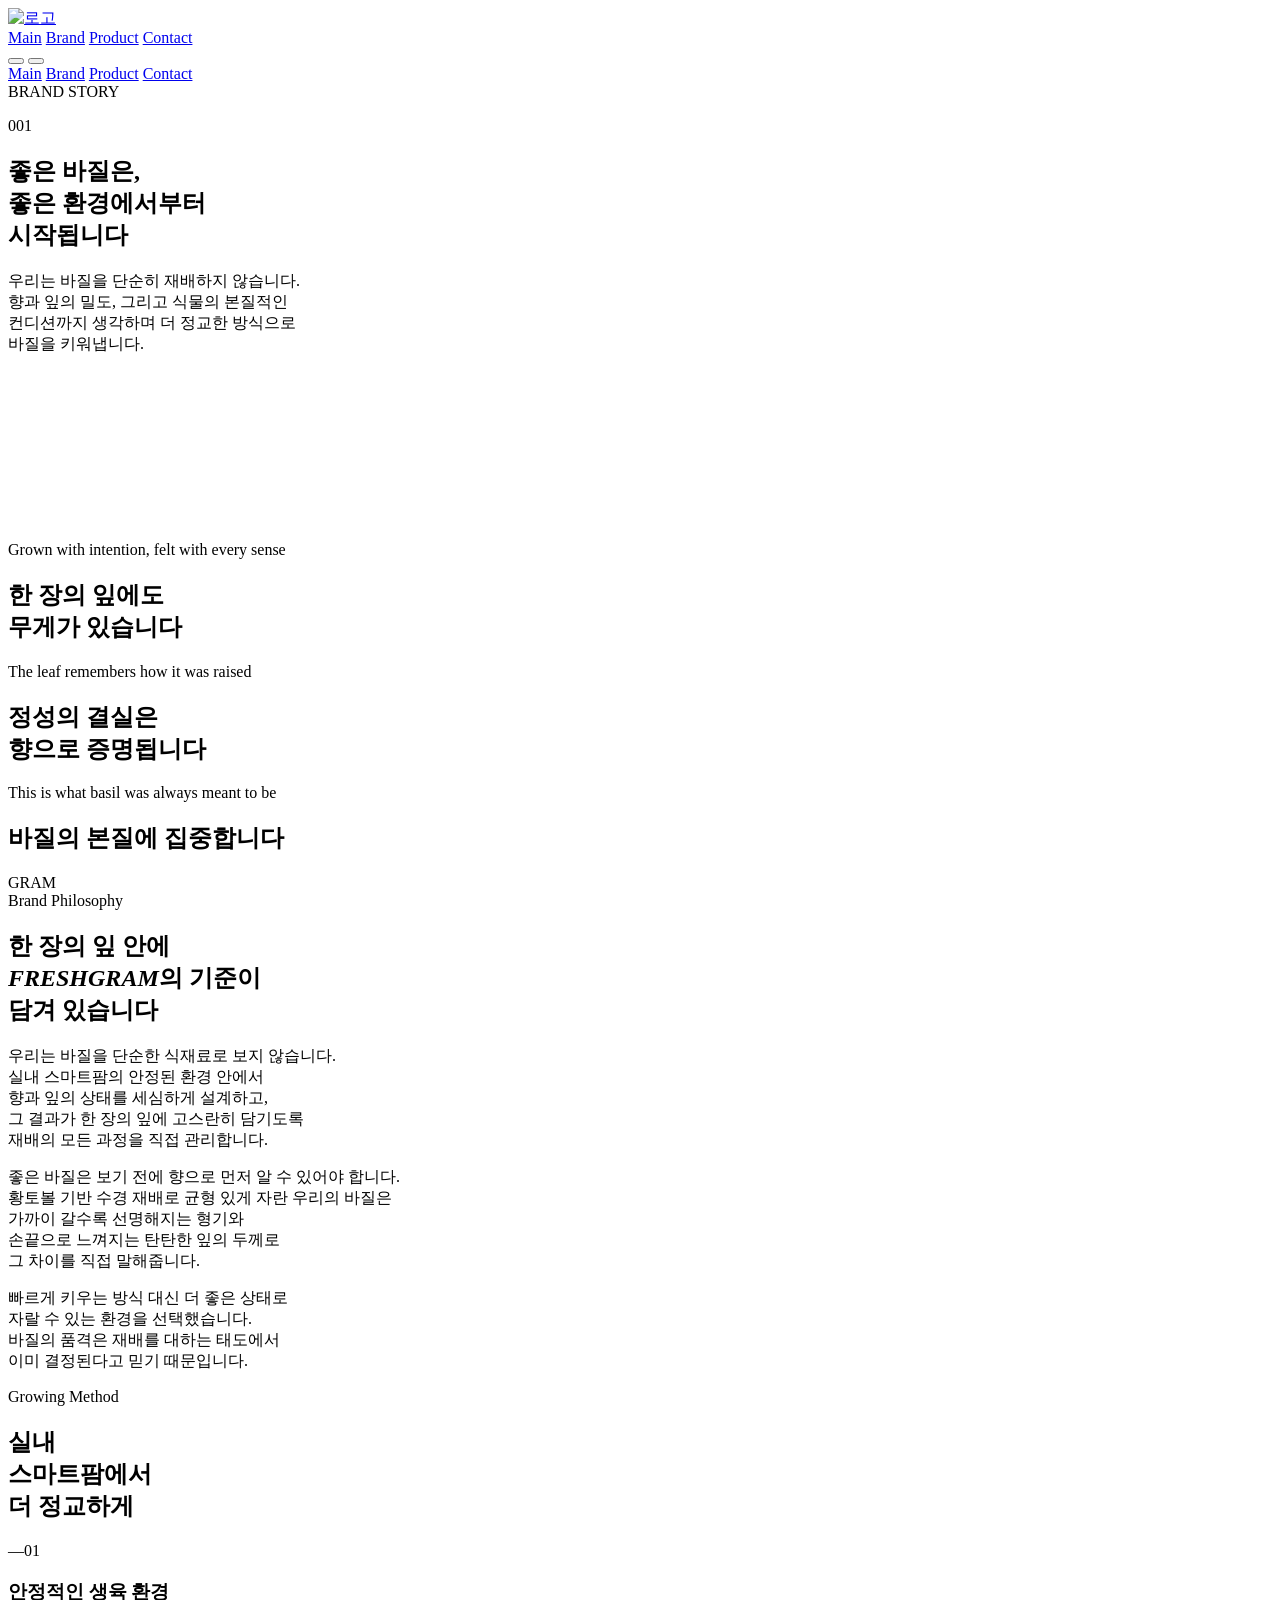
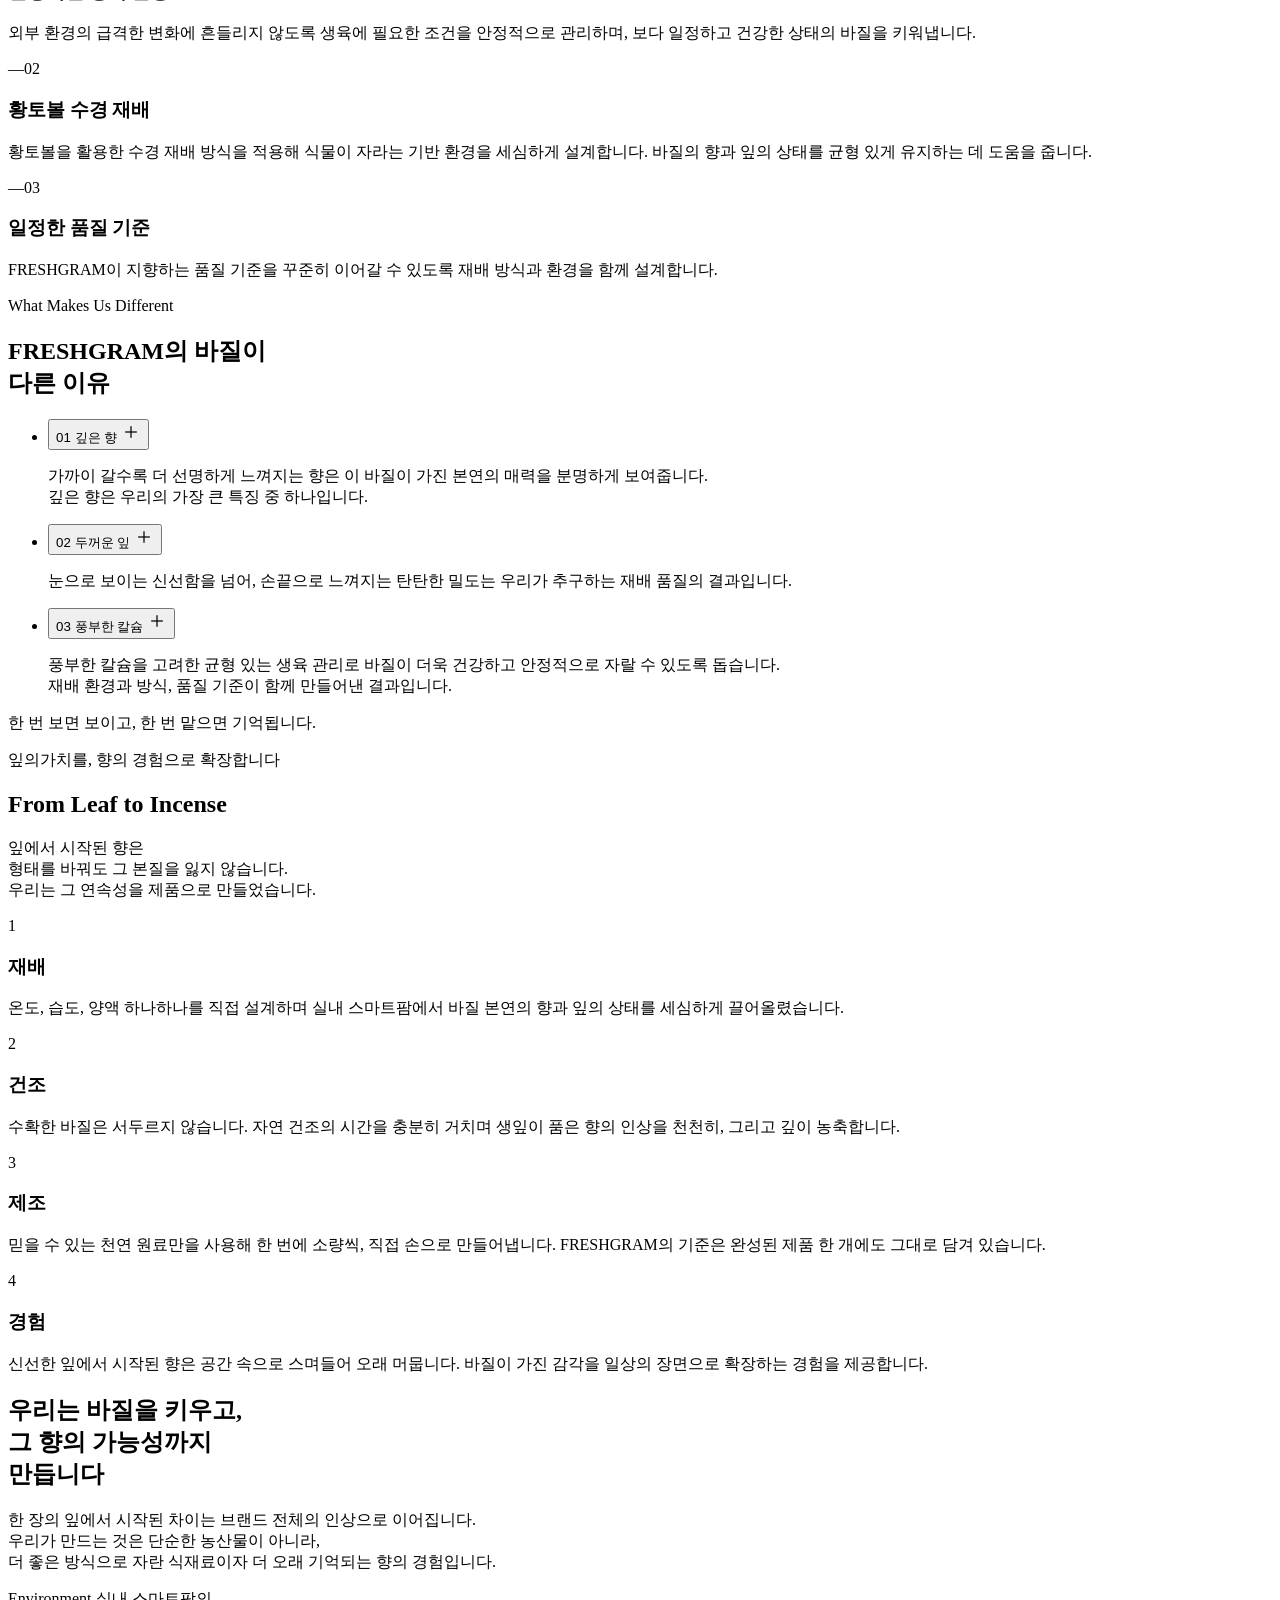
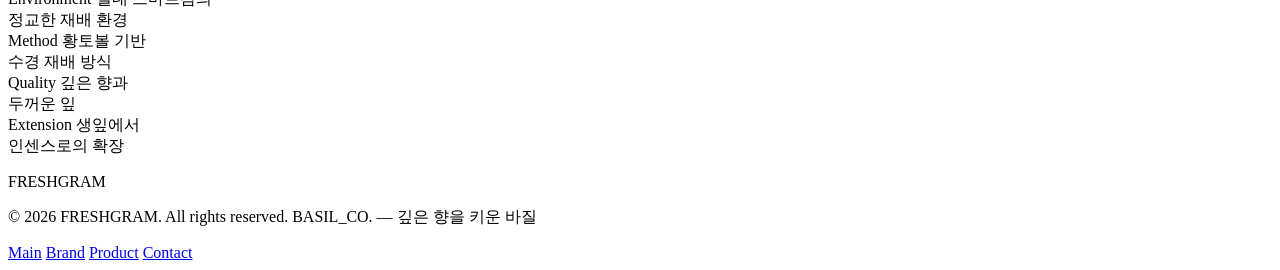
==== brand.html @ 09520f6c "Add files via upload" ====
<!DOCTYPE html>
<html lang="ko">
<head>
  <meta charset="UTF-8" />
  <meta name="viewport" content="width=device-width, initial-scale=1.0" />
  <title>VERDANT AROMATICS — Brand</title>
  <link rel="stylesheet" href="css/style.css" />
  <link rel="stylesheet" href="css/brand_style.css" />
</head>
<body class="brand-page">

  <!-- NAV -->
  <header class="nav" id="nav">
    <div class="nav__inner">
      <a href="#main" class="nav__logo">
  <img
    src="images/logo.png" alt="로고"
    class="nav__logo-icon"
  />
</a>
      <nav class="nav__menu" role="navigation" aria-label="주 메뉴">
        <a href="index.html"   class="nav__link" data-section="brand">Main</a>
        <a href="brand.html"   class="nav__link nav__link--active" data-section="main">Brand</a>
        <a href="product.html" class="nav__link" data-section="product">Product</a>
        <a href="#contact"     class="nav__link" data-section="contact">Contact</a>
      </nav>
      <button class="nav__cart" aria-label="장바구니">
        
      </button>
      <button class="nav__hamburger" id="hamburger" aria-label="메뉴 열기" aria-expanded="false">
        <span></span><span></span><span></span>
      </button>
    </div>
    <div class="nav__drawer" id="drawer">
      <a href="index.html"        class="nav__drawer-link">Main</a>
      <a href="brand.html"   class="nav__drawer-link">Brand</a>
      <a href="product.html" class="nav__drawer-link">Product</a>
      <a href="#contact"     class="nav__drawer-link">Contact</a>
    </div>
  </header>


  <!-- =============================================
       HERO — 세로 타이포 중심 레이아웃
       배경: 크림(이미지 없을 때) + 텍스트 전면
  ============================================= -->
  <section class="bh" aria-label="브랜드 히어로">

    <!-- 📁 images/brand-hero.jpg (선택: 없으면 크림 배경) -->
    <div class="bh__bg">
      <img src="images/basil.png" alt="" aria-hidden="true"
           onerror="this.style.display='none'" />
      <div class="bh__overlay"></div>
    </div>

    <!-- 왼쪽 세로 레이블 -->
    <div class="bh__side-label">
      <span>BRAND STORY</span>
    </div>

    <!-- 중앙 타이포 블록 -->
    <div class="bh__center reveal">
      <p class="bh__num">001</p>
      <h1 class="bh__headline">
        좋은 바질은,<br />
        좋은 환경에서부터<br />
        시작됩니다
      </h1>
    </div>

    <!-- 오른쪽 서브카피 -->
    <div class="bh__sub reveal reveal--right">
      <p>
        우리는 바질을 단순히 재배하지 않습니다.<br />
        향과 잎의 밀도, 그리고 식물의 본질적인<br />
        컨디션까지 생각하며 더 정교한 방식으로<br />
        바질을 키워냅니다.
      </p>
      <div class="bh__sub-line"></div>
    </div>

    <!-- 하단 스크롤 바 -->
    <div class="bh__progress">
      <div class="bh__progress-fill" id="bhProgress"></div>
    </div>
  </section>


  <!-- =============================================
       PARTICLE LEAF — 스크롤 드리븐 파티클 잎
       구조:
         #leafScene (height: 400vh)  ← 스크롤 공간
           └─ #leafSticky (sticky)   ← 화면에 고정
                └─ canvas#leafCanvas ← Three.js 렌더링
                └─ .leaf-text        ← 오버레이 텍스트 3단계

       동작:
         0~33%  → 파티클이 흩어진 상태에서 잎 형태로 모임
         33~66% → 잎이 Y축 360° 회전
         66~100%→ 잎이 다시 흩어지며 다음 섹션으로 전환
  ============================================= -->
  <section id="leafScene">
    <div id="leafSticky">
      <canvas id="leafCanvas"></canvas>

      <!-- 단계별 오버레이 텍스트 -->
      <div class="leaf-text" id="leafText0">
        <p class="leaf-text__label">Grown with intention, felt with every sense</p>
        <h2 class="leaf-text__headline">한 장의 잎에도<br />무게가 있습니다</h2>
      </div>
      <div class="leaf-text leaf-text--right" id="leafText1">
        <p class="leaf-text__label">The leaf remembers how it was raised</p>
        <h2 class="leaf-text__headline">정성의 결실은<br />향으로 증명됩니다</h2>
      </div>
      <div class="leaf-text leaf-text--center" id="leafText2">
        <p class="leaf-text__label">This is what basil was always meant to be</p>
        <h2 class="leaf-text__headline">바질의 본질에 집중합니다</h2>
      </div>
    </div>
  </section>

  <!-- =============================================
       SECTION 1 — 브랜드 철학
  ============================================= -->
  <section class="bp" id="philosophy">

    <!-- 배경 번호 워터마크 -->
    <span class="bp__watermark">GRAM</span>

    <div class="container">

      <!-- 상단: 라벨 + 가는 선 -->
      <div class="bp__header reveal">
        <span class="bp__label">Brand Philosophy</span>
        <div class="bp__rule"></div>
      </div>

      <!-- 대형 인용 타이포 (editorial) -->
      <div class="bp__quote reveal">
        <h2 class="bp__quote-text">
          한 장의 잎 안에<br />
          <em>FRESHGRAM</em>의 기준이<br />
          담겨 있습니다
        </h2>
      </div>

      <!-- 하단: 3열 본문 단락 -->
      <div class="bp__body">

        <div class="bp__col reveal" style="--delay:0ms">
          <p>
            우리는 바질을 단순한 식재료로 보지 않습니다.<br />
            실내 스마트팜의 안정된 환경 안에서<br />
            향과 잎의 상태를 세심하게 설계하고,<br />
            그 결과가 한 장의 잎에 고스란히 담기도록<br />
            재배의 모든 과정을 직접 관리합니다.
          </p>
        </div>

        <div class="bp__col reveal" style="--delay:120ms">
          <p>
            좋은 바질은 보기 전에 향으로 먼저 알 수 있어야 합니다.<br />
            황토볼 기반 수경 재배로 균형 있게 자란 우리의 바질은<br />
            가까이 갈수록 선명해지는 형기와<br />
            손끝으로 느껴지는 탄탄한 잎의 두께로<br />
            그 차이를 직접 말해줍니다.
          </p>
        </div>

        <div class="bp__col reveal" style="--delay:240ms">
          <p class="bp__col--accent">
            빠르게 키우는 방식 대신 더 좋은 상태로<br />
            자랄 수 있는 환경을 선택했습니다.<br />
            바질의 품격은 재배를 대하는 태도에서<br />
            이미 결정된다고 믿기 때문입니다.
          </p>
        </div>

      </div>
    </div>
  </section>


  <!-- =============================================
       SECTION 2 — 재배 방식
       풀 다크 배경 + 가로 스티커 방식 텍스트 슬라이드
       좌: 고정 헤드카피 / 우: 스크롤 리스트
  ============================================= -->
  <section class="bm" id="method">
    <div class="container bm__inner">

      <!-- 좌: sticky 헤드카피 -->
      <div class="bm__left">
        <span class="eyebrow eyebrow--light">Growing Method</span>
        <h2 class="bm__title reveal">
          실내<br />스마트팜에서<br />더 정교하게
        </h2>
        <!-- 📁 images/method-farm.jpg -->
        <div class="bm__img-wrap reveal">
          <img src="images/farm.png" alt="스마트팜"
               loading="lazy" onerror="this.style.display='none'" />
        </div>
      </div>

      <!-- 우: 상세 내용 리스트 -->
      <div class="bm__right">

        <div class="bm__item reveal" style="--delay:0ms">
          <span class="bm__item-num">—01</span>
          <div class="bm__item-body">
            <h3 class="bm__item-title">안정적인 생육 환경</h3>
            <p class="bm__item-desc">
              외부 환경의 급격한 변화에 흔들리지 않도록
              생육에 필요한 조건을 안정적으로 관리하며,
              보다 일정하고 건강한 상태의 바질을 키워냅니다.
            </p>
          </div>
        </div>

        <div class="bm__item reveal" style="--delay:150ms">
          <span class="bm__item-num">—02</span>
          <div class="bm__item-body">
            <h3 class="bm__item-title">황토볼 수경 재배</h3>
            <p class="bm__item-desc">
              황토볼을 활용한 수경 재배 방식을 적용해
              식물이 자라는 기반 환경을 세심하게 설계합니다.
              바질의 향과 잎의 상태를 균형 있게 유지하는 데 도움을 줍니다.
            </p>
          </div>
        </div>
        <div class="bm__item reveal" style="--delay:300ms">
          <span class="bm__item-num">—03</span>
          <div class="bm__item-body">
            <h3 class="bm__item-title">일정한 품질 기준</h3>
            <p class="bm__item-desc">
              FRESHGRAM이 지향하는 품질 기준을 꾸준히 이어갈 수 있도록
              재배 방식과 환경을 함께 설계합니다.
            </p>
          </div>
        </div>

        <!-- 📁 images/method-hydro.jpg -->
        <div class="bm__img-right reveal" style="--delay:200ms">
          <img src="images/브랜드사진/farm.jpeg" alt="황토볼 수경"
               loading="lazy" onerror="this.style.display='none'" />
        </div>

      </div>
    </div>
  </section>


  <!-- =============================================
       SECTION 3 — 차별점
       크림 배경 + 대형 번호 + 전체 너비 수평선 구분
       인터랙티브: 호버 시 해당 항목만 확장
  ============================================= -->
  <section class="bd" id="difference">
    <div class="container">

      <div class="bd__header reveal">
        <span class="eyebrow">What Makes Us Different</span>
        <h2 class="bd__headline">FRESHGRAM의 바질이<br />다른 이유</h2>
      </div>

      <!-- 아코디언 스타일 차별점 리스트 -->
      <ul class="bd__list">

        <li class="bd__item" data-index="0">
          <button class="bd__trigger" aria-expanded="true">
            <span class="bd__trigger-num">01</span>
            <span class="bd__trigger-title">깊은 향</span>
            <span class="bd__trigger-icon">
              <svg width="20" height="20" viewBox="0 0 24 24" fill="none" stroke="currentColor" stroke-width="1.5">
                <line x1="12" y1="5" x2="12" y2="19"/><line x1="5" y1="12" x2="19" y2="12"/>
              </svg>
            </span>
          </button>
          <div class="bd__panel">
            <div class="bd__panel-inner">
              <p class="bd__panel-text">
                가까이 갈수록 더 선명하게 느껴지는 향은
                이 바질이 가진 본연의 매력을 분명하게 보여줍니다.<br />
                깊은 향은 우리의 가장 큰 특징 중 하나입니다.
              </p>
              <!-- 📁 images/diff-scent.jpg -->
              <div class="bd__panel-img">
                <img src="images/브랜드사진/farm.jpeg" alt="깊은 향"
                     loading="lazy" onerror="this.style.display='none'" />
              </div>
            </div>
          </div>
        </li>

        <li class="bd__item" data-index="1">
          <button class="bd__trigger" aria-expanded="false">
            <span class="bd__trigger-num">02</span>
            <span class="bd__trigger-title">두꺼운 잎</span>
            <span class="bd__trigger-icon">
              <svg width="20" height="20" viewBox="0 0 24 24" fill="none" stroke="currentColor" stroke-width="1.5">
                <line x1="12" y1="5" x2="12" y2="19"/><line x1="5" y1="12" x2="19" y2="12"/>
              </svg>
            </span>
          </button>
          <div class="bd__panel">
            <div class="bd__panel-inner">
              <p class="bd__panel-text">
                눈으로 보이는 신선함을 넘어,
                손끝으로 느껴지는 탄탄한 밀도는
                우리가 추구하는 재배 품질의 결과입니다.
              </p>
              <div class="bd__panel-img">
                <img src="images/브랜드사진/farm.jpeg" alt="두꺼운 잎"
                     loading="lazy" onerror="this.style.display='none'" />
              </div>
            </div>
          </div>
        </li>

        <li class="bd__item" data-index="2">
          <button class="bd__trigger" aria-expanded="false">
            <span class="bd__trigger-num">03</span>
            <span class="bd__trigger-title">풍부한 칼슘</span>
            <span class="bd__trigger-icon">
              <svg width="20" height="20" viewBox="0 0 24 24" fill="none" stroke="currentColor" stroke-width="1.5">
                <line x1="12" y1="5" x2="12" y2="19"/><line x1="5" y1="12" x2="19" y2="12"/>
              </svg>
            </span>
          </button>
          <div class="bd__panel">
            <div class="bd__panel-inner">
              <p class="bd__panel-text">
                풍부한 칼슘을 고려한 균형 있는 생육 관리로
                바질이 더욱 건강하고 안정적으로 자랄 수 있도록 돕습니다.<br />
                재배 환경과 방식, 품질 기준이 함께 만들어낸 결과입니다.
              </p>
              <div class="bd__panel-img">
                <img src="images/브랜드사진/farm.jpeg" alt="풍부한 칼슘"
                     loading="lazy" onerror="this.style.display='none'" />
              </div>
            </div>
          </div>
        </li>
      </ul>

      <!-- 마무리 문장 -->
      <p class="bd__closing reveal">
        한 번 보면 보이고, 한 번 맡으면 기억됩니다.
      </p>

    </div>
  </section>


  <!-- =============================================
       SECTION 4 — 인센스 확장
       포레스트 다크 풀 배경
       좌: 대형 슬로건 / 우: 프로세스 스텝 수직
  ============================================= -->
  <section class="bi section--forest" id="incense">

    <div class="bi__bg">
      <img src="images/product-incense.png" alt="" aria-hidden="true"
           loading="lazy" onerror="this.style.display='none'" />
      <div class="bi__overlay"></div>
    </div>

    <div class="container bi__inner">

      <!-- 좌: 슬로건 -->
      <div class="bi__left reveal">
        <span class="eyebrow eyebrow--gold">잎의가치를, 향의 경험으로 확장합니다</span>
        <h2 class="bi__headline">
          From Leaf to Incense
        </h2>
        <p class="bi__sub reveal" style="--delay:500ms">
          잎에서 시작된 향은<br />
          형태를 바꿔도 그 본질을 잃지 않습니다.<br />
          우리는 그 연속성을 제품으로 만들었습니다.
        </p>
      </div>

      <!-- 우: 수직 프로세스 스텝 -->
      <div class="bi__right">

        <div class="bi__step reveal" style="--delay:0ms">
          <div class="bi__step-head">
            <span class="bi__step-num">1</span>
            <h3 class="bi__step-title">재배</h3>
          </div>
          <p class="bi__step-desc">
            온도, 습도, 양액 하나하나를 직접 설계하며
            실내 스마트팜에서 바질 본연의 향과
            잎의 상태를 세심하게 끌어올렸습니다.
          </p>
        </div>

        <div class="bi__connector"></div>

        <div class="bi__step reveal" style="--delay:150ms">
          <div class="bi__step-head">
            <span class="bi__step-num">2</span>
            <h3 class="bi__step-title">건조</h3>
          </div>
          <p class="bi__step-desc">
            수확한 바질은 서두르지 않습니다.
            자연 건조의 시간을 충분히 거치며
            생잎이 품은 향의 인상을 천천히, 그리고 깊이 농축합니다.
          </p>
        </div>

        <div class="bi__connector"></div>

        <div class="bi__step reveal" style="--delay:300ms">
          <div class="bi__step-head">
            <span class="bi__step-num">3</span>
            <h3 class="bi__step-title">제조</h3>
          </div>
          <p class="bi__step-desc">
            믿을 수 있는 천연 원료만을 사용해
           한 번에 소량씩, 직접 손으로 만들어냅니다.
           FRESHGRAM의 기준은 완성된 제품 한 개에도 그대로 담겨 있습니다.
          </p>
        </div>

        <div class="bi__connector"></div>

        <div class="bi__step reveal" style="--delay:450ms">
          <div class="bi__step-head">
            <span class="bi__step-num">4</span>
            <h3 class="bi__step-title">경험</h3>
          </div>
          <p class="bi__step-desc">
            신선한 잎에서 시작된 향은
            공간 속으로 스며들어 오래 머뭅니다.
            바질이 가진 감각을 일상의 장면으로 확장하는 경험을 제공합니다.
          </p>
        </div>
      </div>
    </div>
  </section>


  <!-- =============================================
       SECTION 5 — 브랜드 마무리
       크림 배경 + 전면 타이포 + 하단 CTA
  ============================================= -->
  <section class="bc" id="closing">
    <div class="container bc__inner">

      <!-- 상단: 대형 마무리 카피 -->
      <div class="bc__top reveal">
        <h2 class="bc__headline">
          우리는 바질을 키우고,<br />
          그 향의 가능성까지<br />
          만듭니다
        </h2>
        <p class="bc__sub">
          한 장의 잎에서 시작된 차이는 브랜드 전체의 인상으로 이어집니다.<br />
          우리가 만드는 것은 단순한 농산물이 아니라,<br />
          더 좋은 방식으로 자란 식재료이자 더 오래 기억되는 향의 경험입니다.
        </p>
      </div>

      <!-- 가운데: 4가지 키워드 수평 타임라인 -->
      <div class="bc__timeline reveal">
        <div class="bc__tl-item">
          <span class="bc__tl-dot"></span>
          <span class="bc__tl-label">Environment</span>
          <span class="bc__tl-text">실내 스마트팜의<br />정교한 재배 환경</span>
        </div>
        <div class="bc__tl-line"></div>
        <div class="bc__tl-item">
          <span class="bc__tl-dot"></span>
          <span class="bc__tl-label">Method</span>
          <span class="bc__tl-text">황토볼 기반<br />수경 재배 방식</span>
        </div>
        <div class="bc__tl-line"></div>
        <div class="bc__tl-item">
          <span class="bc__tl-dot"></span>
          <span class="bc__tl-label">Quality</span>
          <span class="bc__tl-text">깊은 향과<br />두꺼운 잎</span>
        </div>
        <div class="bc__tl-line"></div>
        <div class="bc__tl-item">
          <span class="bc__tl-dot"></span>
          <span class="bc__tl-label">Extension</span>
          <span class="bc__tl-text">생잎에서<br />인센스로의 확장</span>
        </div>
      </div>

    </div>
  </section>


  <!-- FOOTER -->
 <footer class="footer">
    <div class="container footer__inner">
      <p class="footer__brand">FRESHGRAM</p>
      <p class="footer__copy">
        © 2026 FRESHGRAM. All rights reserved. BASIL_CO. — 깊은 향을 키운 바질</span>
      </p>
      <nav class="footer__links" aria-label="푸터 메뉴">
        <a href="#main">Main</a>
        <a href="#brand">Brand</a>
        <a href="#product">Product</a>
        <a href="#contact">Contact</a>
      </nav>
    </div>
  </footer>
  <!--
    스크립트 로드 순서:
    1. smoke.js        : 배경 연기 파티클 (전체 공통)
    2. leaf-particle.js: Three.js 잎 파티클 (brand 전용)
    3. brand.js        : 네비/아코디언/리빌 등 UI 제어
  -->
    <script src="js/cursor.js"></script> 
  <script src=js/smoke.js"></script>
  <script src="js/leaf-grid.js"></script>
  <script src="js/brand_script.js"></script>
</body>
</html>
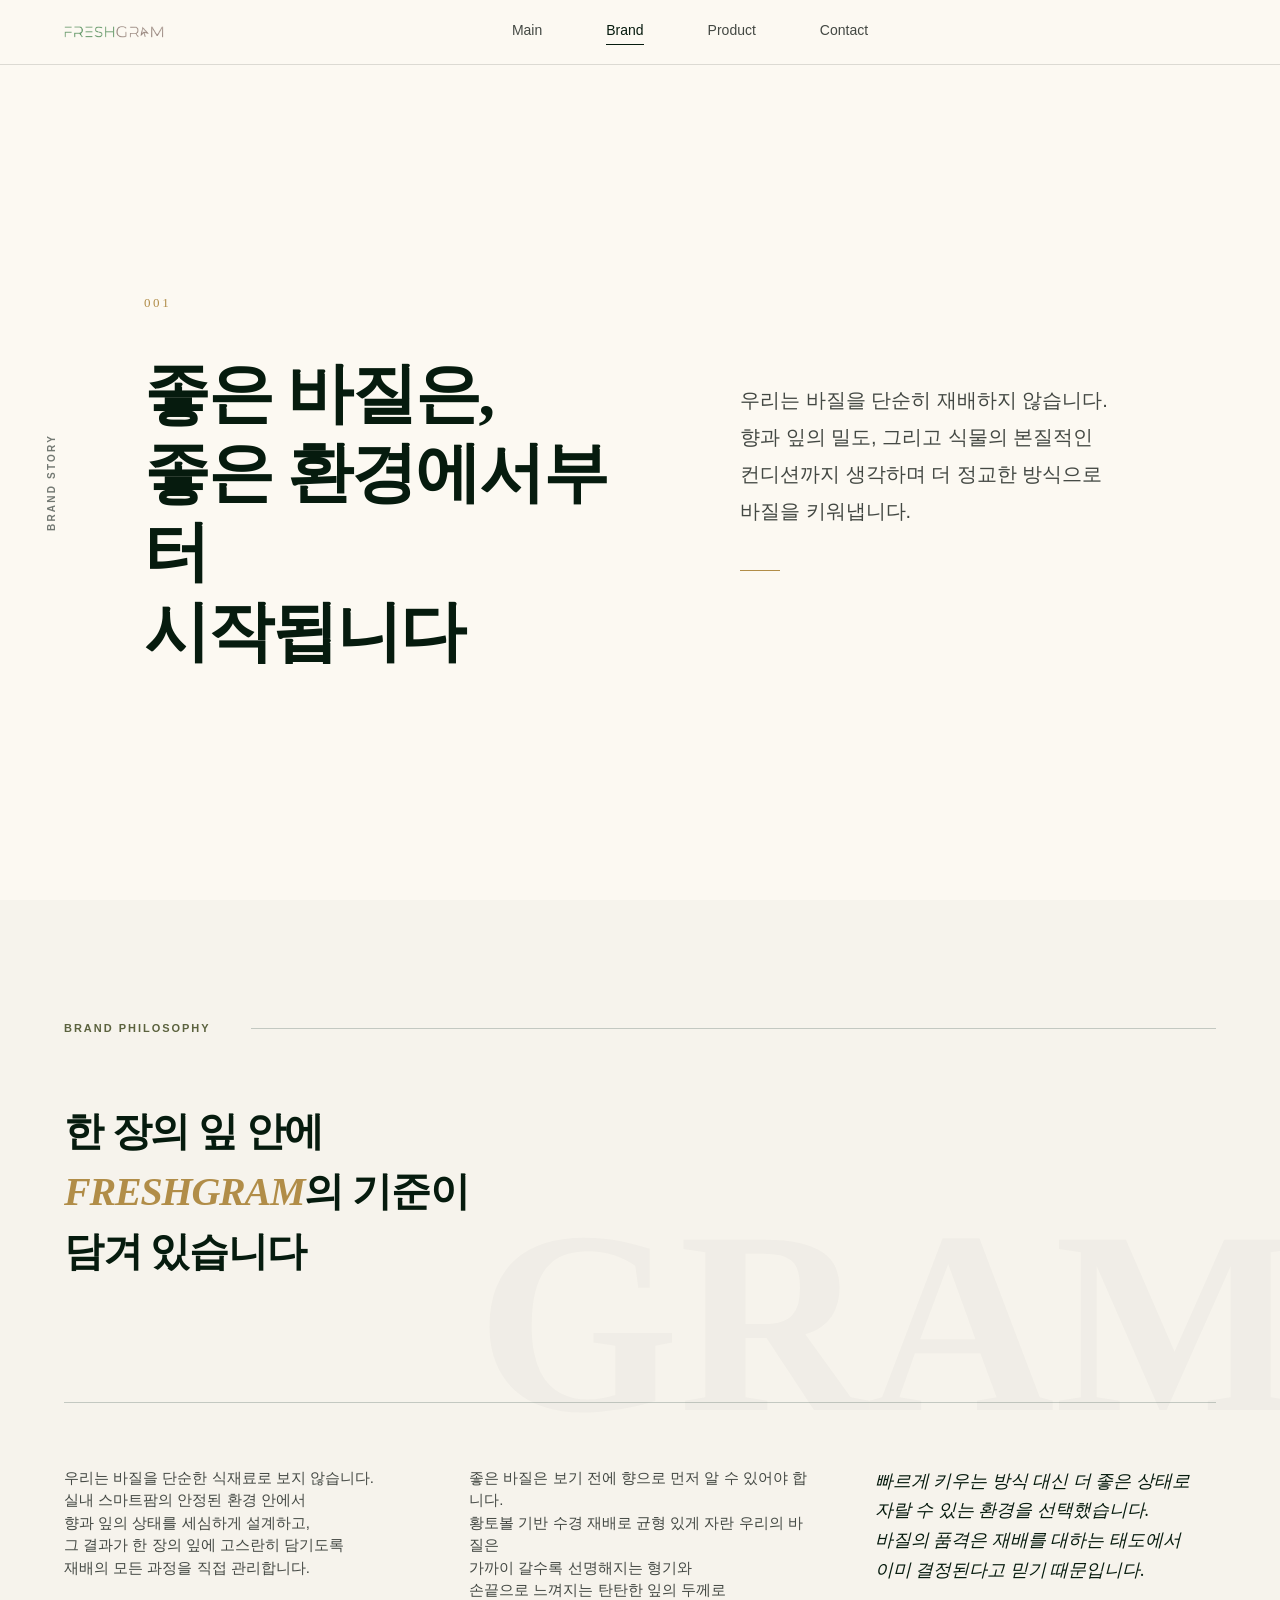
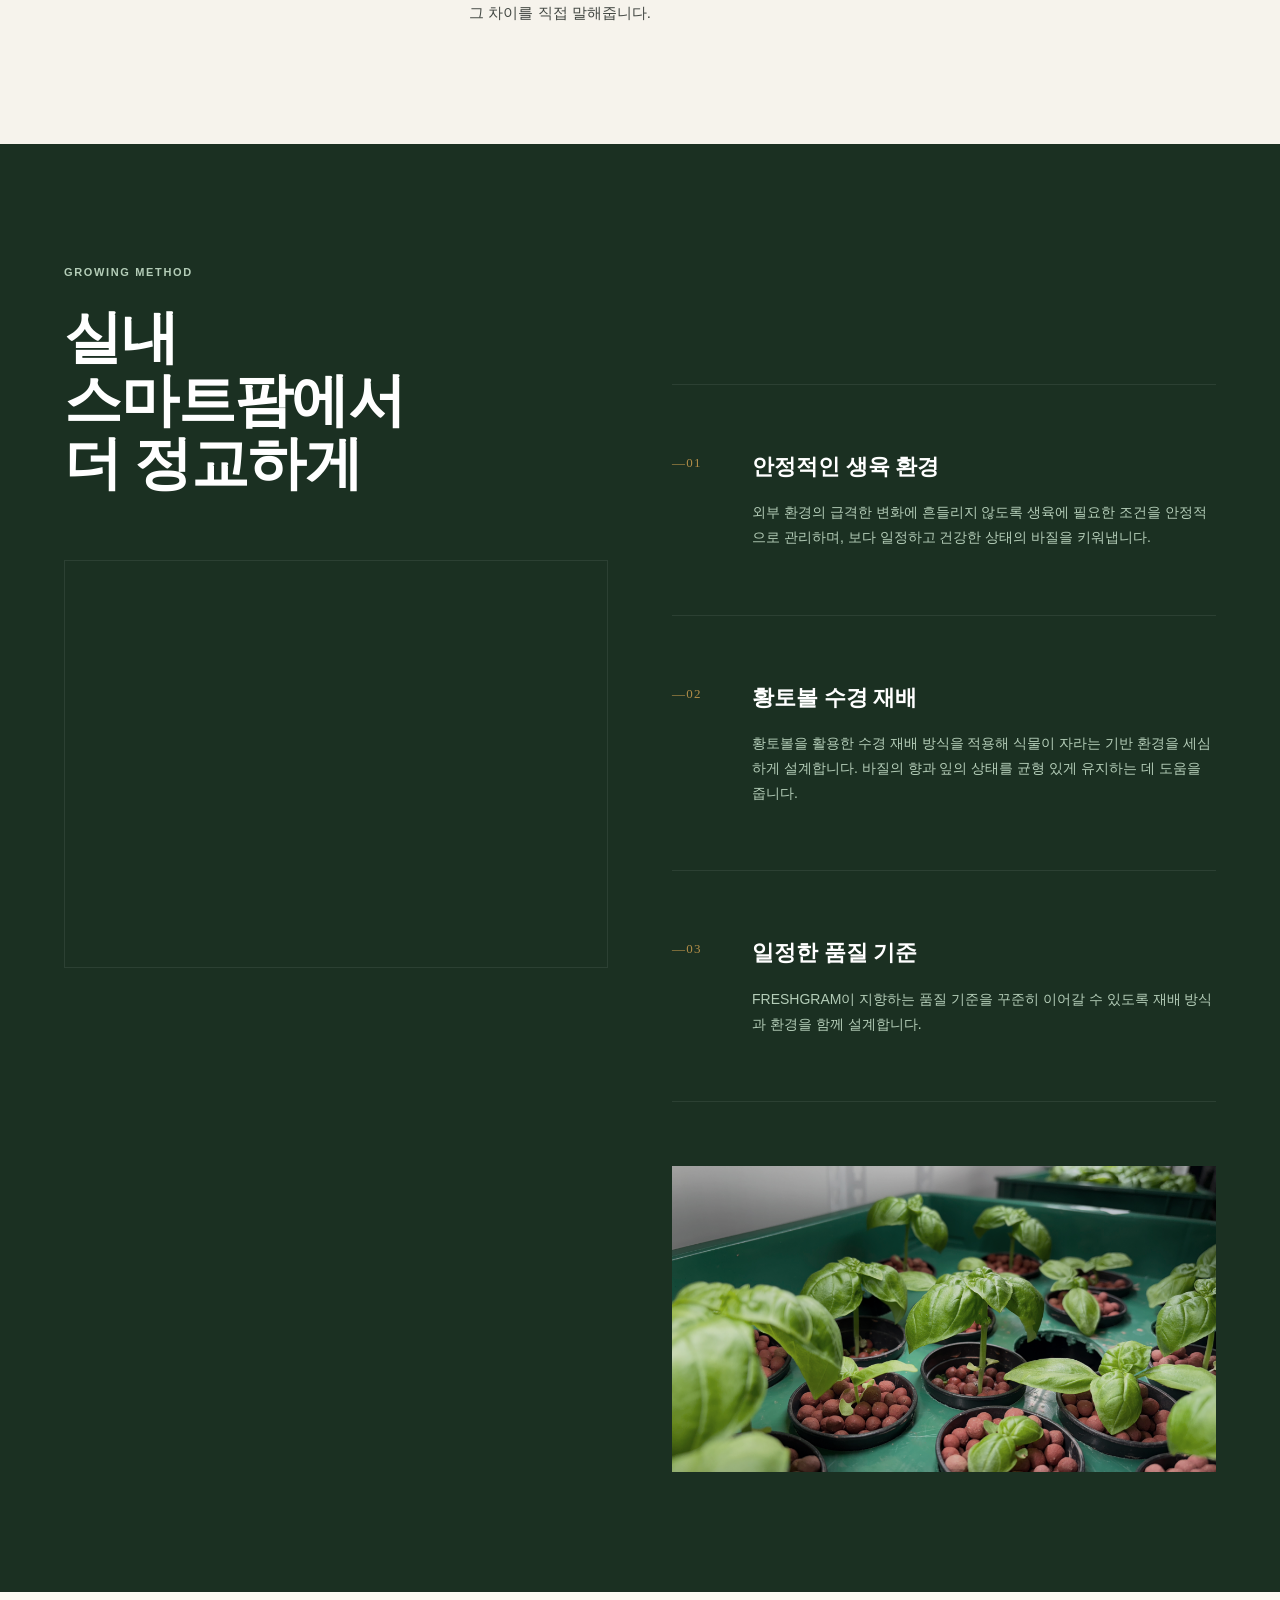
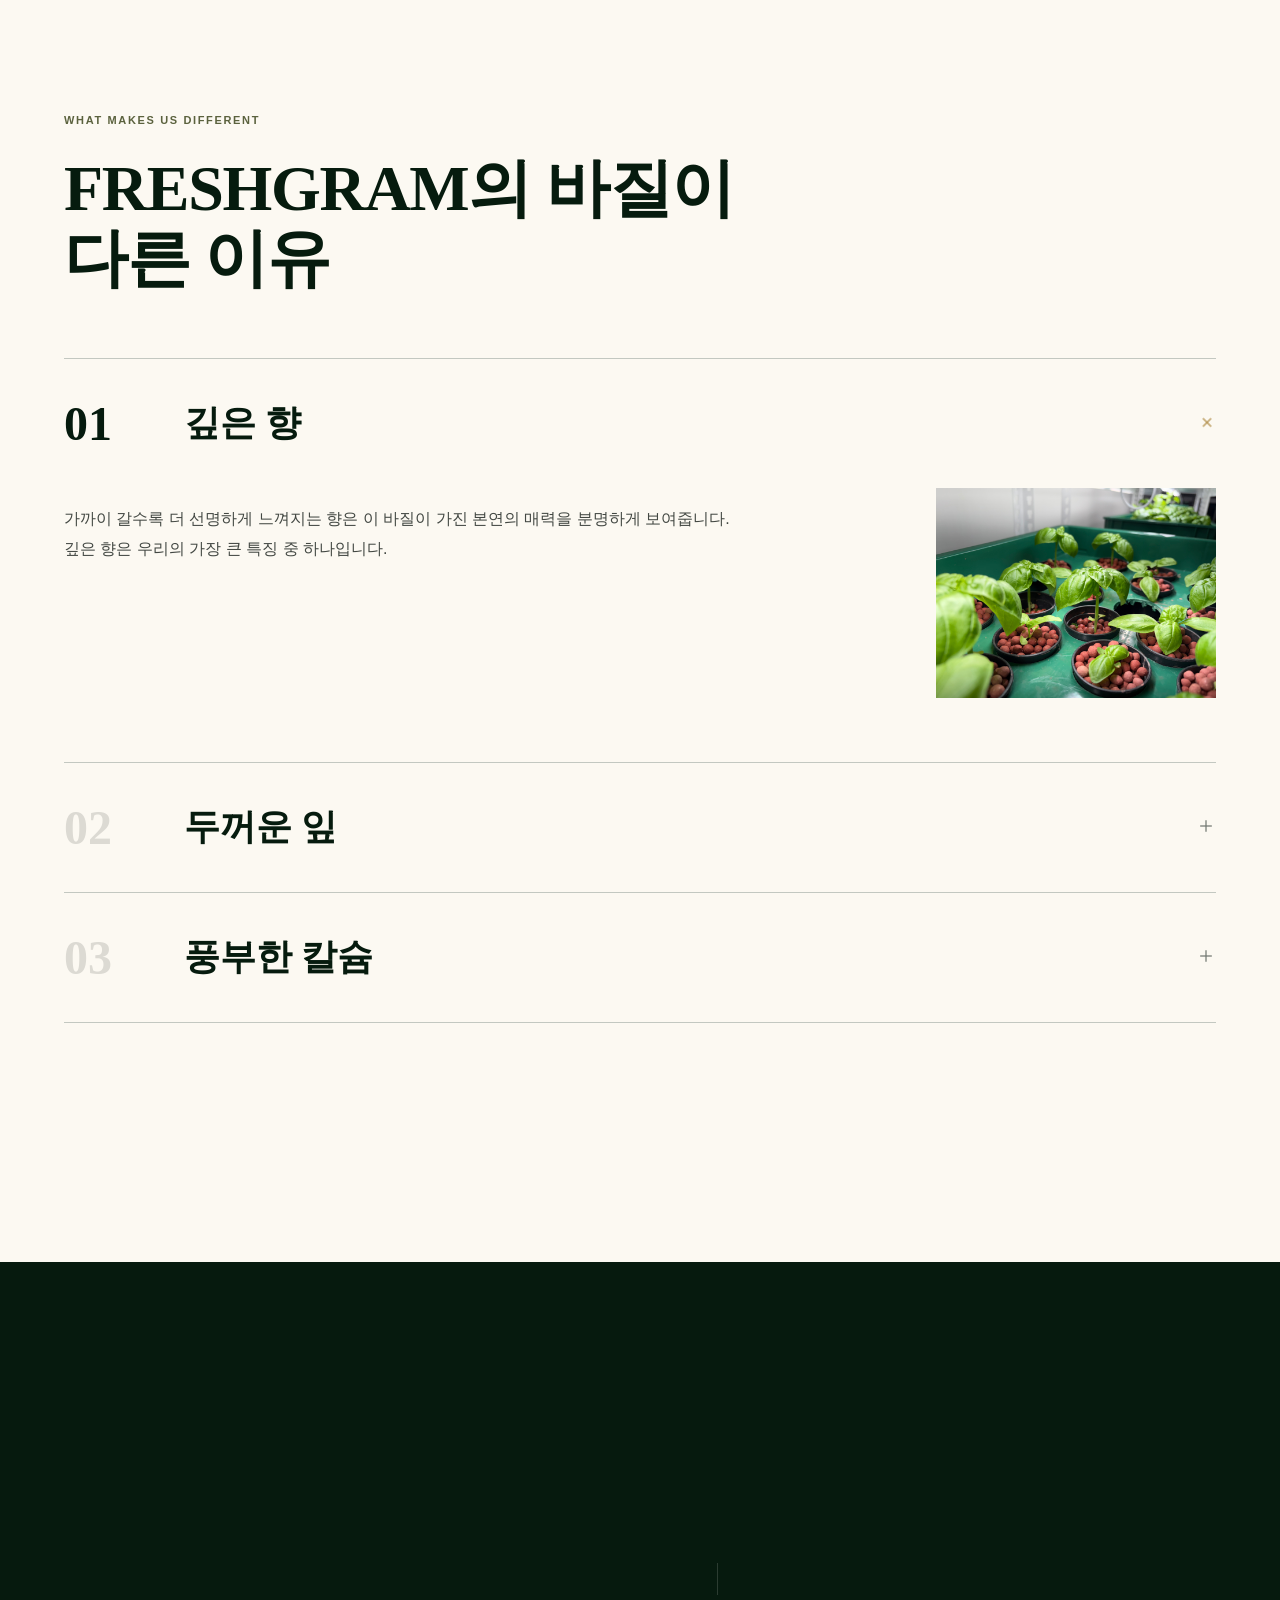
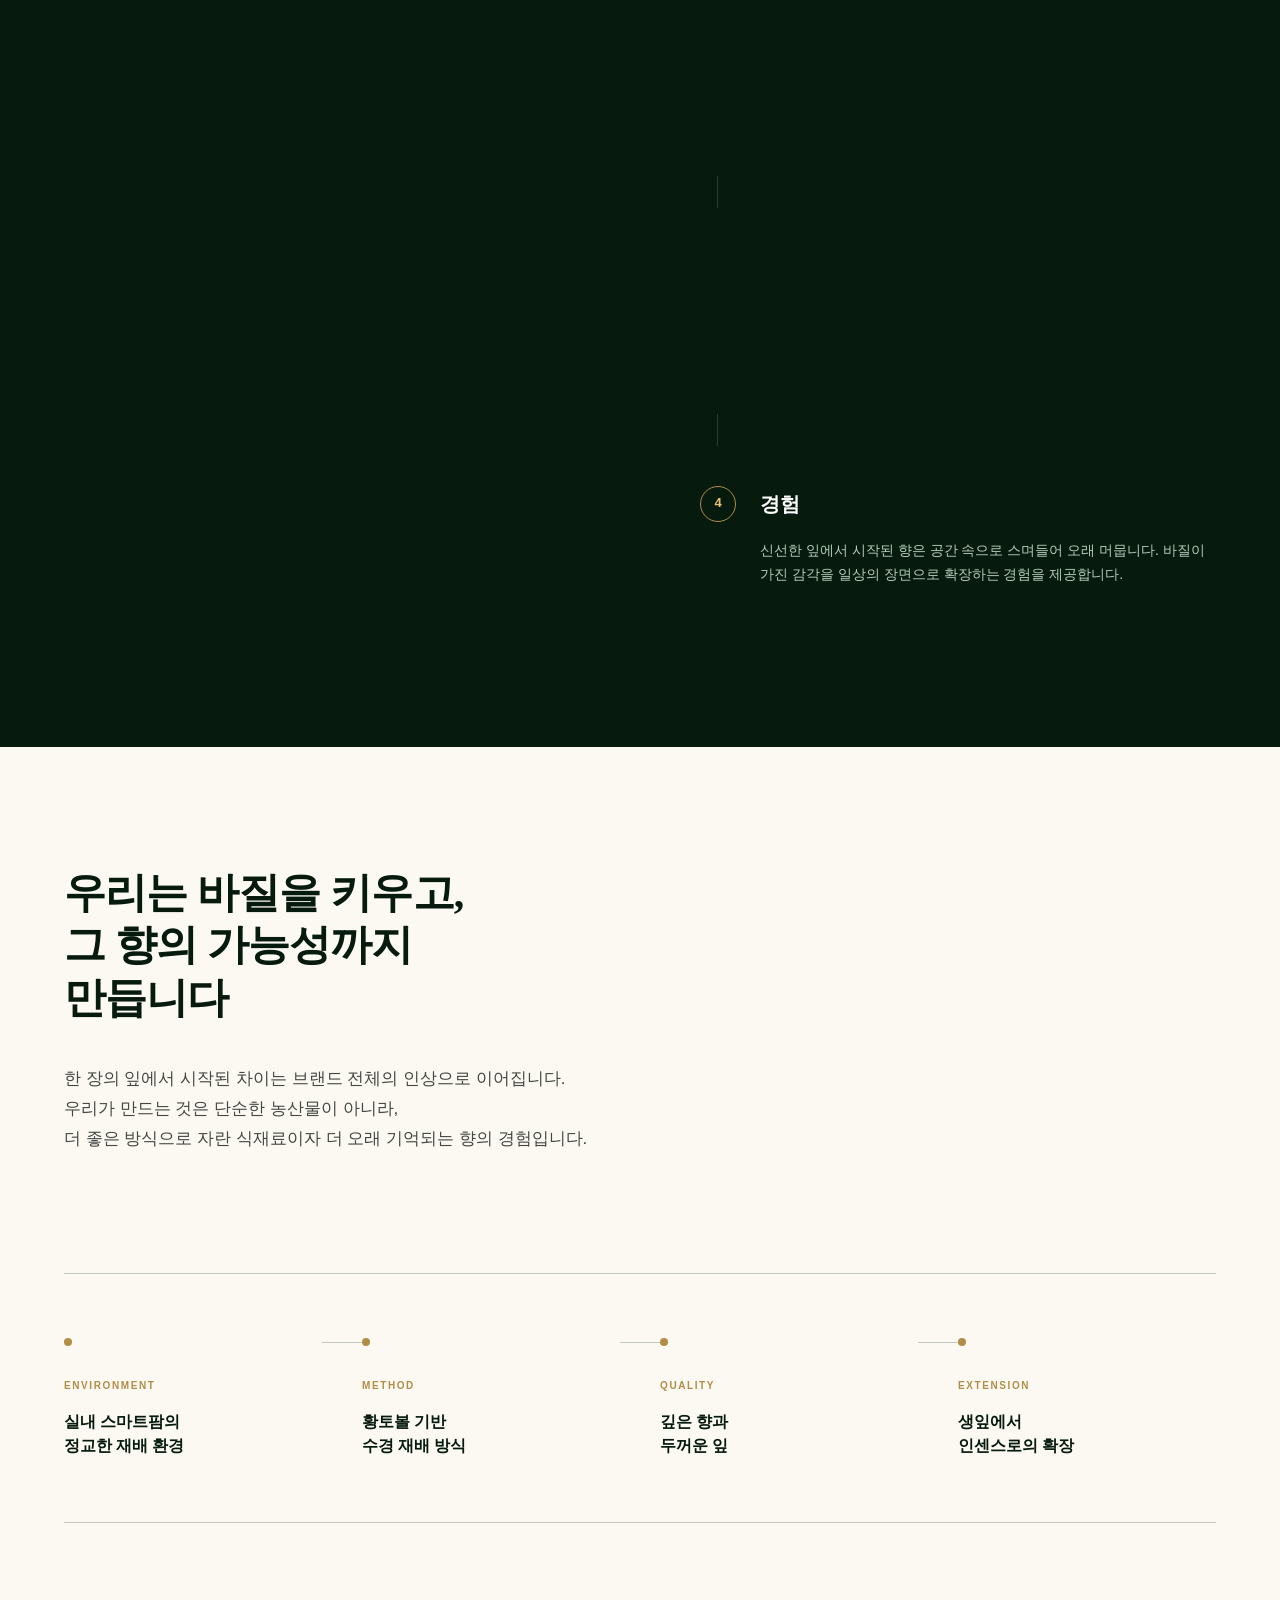
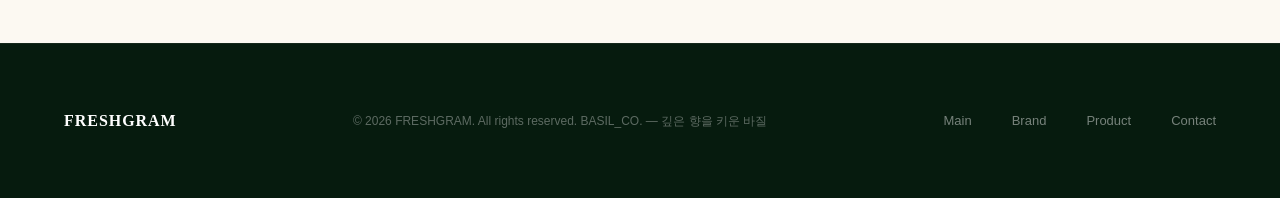
==== commit f3d8f44d: "Update brand.html" ====
--- a/brand.html
+++ b/brand.html
@@ -241,7 +241,7 @@
 
         <!-- 📁 images/method-hydro.jpg -->
         <div class="bm__img-right reveal" style="--delay:200ms">
-          <img src="images/브랜드사진/farm.jpeg" alt="황토볼 수경"
+          <img src="images/brand/farm.jpeg" alt="황토볼 수경"
                loading="lazy" onerror="this.style.display='none'" />
         </div>
 
@@ -285,7 +285,7 @@
               </p>
               <!-- 📁 images/diff-scent.jpg -->
               <div class="bd__panel-img">
-                <img src="images/브랜드사진/farm.jpeg" alt="깊은 향"
+                <img src="images/brand/farm.jpeg" alt="깊은 향"
                      loading="lazy" onerror="this.style.display='none'" />
               </div>
             </div>
@@ -310,7 +310,7 @@
                 우리가 추구하는 재배 품질의 결과입니다.
               </p>
               <div class="bd__panel-img">
-                <img src="images/브랜드사진/farm.jpeg" alt="두꺼운 잎"
+                <img src="images/brand/farm.jpeg" alt="두꺼운 잎"
                      loading="lazy" onerror="this.style.display='none'" />
               </div>
             </div>
@@ -335,7 +335,7 @@
                 재배 환경과 방식, 품질 기준이 함께 만들어낸 결과입니다.
               </p>
               <div class="bd__panel-img">
-                <img src="images/브랜드사진/farm.jpeg" alt="풍부한 칼슘"
+                <img src="images/brand/farm.jpeg" alt="풍부한 칼슘"
                      loading="lazy" onerror="this.style.display='none'" />
               </div>
             </div>
@@ -519,4 +519,4 @@
   <script src="js/leaf-grid.js"></script>
   <script src="js/brand_script.js"></script>
 </body>
-</html>+</html>
--- a/css/style.css
+++ b/css/style.css
@@ -0,0 +1,304 @@
+/* =============================================
+   VERDANT AROMATICS — style.css
+   ✅ file:// 완전 호환 / 외부 리소스 없음
+============================================= */
+
+/* ── 1. 디자인 토큰 ─────────────────────── */
+:root {
+  --color-surface:        #fcf9f2;
+  --color-surface-dim:    #dcdad3;
+  --color-on-surface:     #1c1c18;
+  --color-on-surface-var: #434843;
+  --color-outline:        #737973;
+  --color-outline-var:    #c3c8c1;
+  --color-primary:        #061b0e;
+  --color-primary-bg:     #1b3022;
+  --color-primary-light:  #b4cdb8;
+  --color-primary-xlight: #d0e9d4;
+  --color-secondary:      #5b623e;
+  --color-gold:           #b18d48;
+  --color-gold-light:     #e9c176;
+  --color-white:          #ffffff;
+
+  --font-display: Georgia, 'Times New Roman', 'Nanum Myeongjo', serif;
+  --font-body: -apple-system, BlinkMacSystemFont, 'Apple SD Gothic Neo',
+               'Malgun Gothic', 'Noto Sans KR', sans-serif;
+
+  --space-sm:  16px;
+  --space-md:  24px;
+  --space-lg:  40px;
+  --space-xl:  64px;
+  --space-2xl: 120px;
+
+  --container-max:  1280px;
+  --margin-desktop: 64px;
+  --radius:         4px;
+  --ease-out: cubic-bezier(0.25, 0.46, 0.45, 0.94);
+}
+
+/* ── 2. 리셋 ─────────────────────────────── */
+*, *::before, *::after { box-sizing: border-box; margin: 0; padding: 0; }
+html { scroll-behavior: smooth; font-size: 16px; }
+body {
+  font-family: var(--font-body);
+  background: var(--color-surface);
+  color: var(--color-on-surface);
+  line-height: 1.6;
+  overflow-x: hidden;
+  -webkit-font-smoothing: antialiased;
+}
+img, video { display: block; max-width: 100%; }
+a { text-decoration: none; color: inherit; }
+button { background: none; border: none; cursor: pointer; font-family: var(--font-body); }
+ol, ul { list-style: none; }
+:focus-visible { outline: 2px solid var(--color-gold); outline-offset: 3px; }
+@media (prefers-reduced-motion: reduce) {
+  *, *::before, *::after { animation-duration: 0.01ms !important; transition-duration: 0.01ms !important; }
+}
+
+/* ── 3. 공통 레이아웃 ───────────────────── */
+.container {
+  width: 100%;
+  max-width: var(--container-max);
+  margin-inline: auto;
+  padding-inline: var(--margin-desktop);
+}
+.section { position: relative; padding-block: var(--space-2xl); }
+.section--cream  { background: var(--color-surface); }
+.section--dark   { background: var(--color-primary-bg); }
+.section--forest { background: var(--color-primary); overflow: hidden; }
+
+.split {
+  display: grid;
+  grid-template-columns: 1fr 1fr;
+  gap: var(--space-xl);
+  align-items: center;
+}
+.split--reverse .split__text  { order: 2; }
+.split--reverse .split__image { order: 1; }
+
+/* ── 4. 타이포그래피 ─────────────────────── */
+.eyebrow {
+  display: block;
+  font-size: 11px; font-weight: 600;
+  letter-spacing: 0.15em; text-transform: uppercase;
+  color: var(--color-secondary);
+  margin-bottom: var(--space-md);
+}
+.eyebrow--light { color: var(--color-primary-light); }
+.eyebrow--gold  { color: var(--color-gold-light); }
+
+.display-lg {
+  font-family: var(--font-display);
+  font-size: clamp(36px, 5vw, 60px);
+  font-weight: 700; line-height: 1.5; letter-spacing: -0.01em;
+  color: var(--color-on-surface); margin-bottom: var(--space-lg);
+}
+.display-lg--light { color: var(--color-white); }
+
+.headline-md {
+  font-family: var(--font-display);
+  font-size: clamp(20px, 3.5vw, 30px);
+  font-weight: 700; line-height: 1.6;
+  color: var(--color-on-surface); margin-bottom: var(--space-md);
+}
+.headline-md--light { color: var(--color-white); }
+
+.body-lg {
+  font-size: 17px; line-height: 1.75;
+  color: var(--color-on-surface-var); margin-bottom: var(--space-lg);
+}
+.body-lg--muted { color: var(--color-primary-light); opacity: 0.85; }
+
+/* ── 5. 내비게이션 ───────────────────────── */
+.nav {
+  position: fixed; top: 0; left: 0; right: 0;
+  z-index: 1000;
+  transition: background 0.6s var(--ease-out);
+  background: transparent;
+}
+.nav.scrolled { background: rgba(6,27,14,0.85); }
+.nav.on-light {
+  background: rgba(252,249,242,0.95);
+  box-shadow: 0 1px 0 var(--color-surface-dim);
+}
+.nav__inner {
+  display: flex; align-items: center; justify-content: space-between;
+  padding: var(--space-sm) var(--margin-desktop); height: 64px;
+}
+.nav__logo { display: flex; align-items: center; gap: 10px; color: var(--color-white); transition: color 0.3s; }
+.nav.on-light .nav__logo { color: var(--color-primary); }
+.nav__logo-icon { width: 100px;height: 36px;object-fit: contain; }
+.nav__logo-text { font-family: var(--font-display); font-size: 15px; font-weight: 700; letter-spacing: 0.06em; }
+
+.nav__menu { display: flex; gap: var(--space-xl); }
+.nav__link { font-size: 14px; color: rgba(255,255,255,0.75); transition: color 0.3s; position: relative; padding-bottom: 4px; }
+.nav.on-light .nav__link { color: var(--color-on-surface-var); }
+.nav__link:hover, .nav__link--active { color: var(--color-white); }
+.nav.on-light .nav__link:hover, .nav.on-light .nav__link--active { color: var(--color-primary); }
+.nav__link--active::after { content: ''; position: absolute; bottom: 0; left: 0; right: 0; height: 1px; background: currentColor; }
+
+.nav__cart { color: rgba(255,255,255,0.8); transition: color 0.3s; }
+.nav.on-light .nav__cart { color: var(--color-on-surface); }
+.nav__cart:hover { color: var(--color-gold-light); }
+
+.nav__hamburger { display: none; flex-direction: column; gap: 5px; padding: 4px; }
+.nav__hamburger span { display: block; width: 22px; height: 1.5px; background: var(--color-white); transition: transform 0.3s, opacity 0.3s; }
+.nav.on-light .nav__hamburger span { background: var(--color-on-surface); }
+.nav__hamburger.open span:nth-child(1) { transform: translateY(6.5px) rotate(45deg); }
+.nav__hamburger.open span:nth-child(2) { opacity: 0; }
+.nav__hamburger.open span:nth-child(3) { transform: translateY(-6.5px) rotate(-45deg); }
+
+.nav__drawer { display: none; flex-direction: column; background: var(--color-primary); padding: var(--space-md) var(--space-xl); gap: var(--space-md); }
+.nav__drawer.open { display: flex; }
+.nav__drawer-link { font-size: 16px; color: rgba(255,255,255,0.8); transition: color 0.2s; }
+.nav__drawer-link:hover { color: var(--color-white); }
+
+/* ── 6. 히어로 — hero-morph.css 로 이전됨 */
+
+/* ── 7. 스플릿 섹션 ─────────────────────── */
+.split__image { position: relative; }
+.split__img { width: 100%; height: 520px; object-fit: cover; }
+.img-fallback {
+  height: 520px;
+  background: linear-gradient(135deg, var(--color-primary-xlight), var(--color-primary-light));
+}
+.split__image-accent {
+  position: absolute; bottom: -20px; right: -20px;
+  width: 60%; height: 60%;
+  border-right: 1px solid var(--color-gold);
+  border-bottom: 1px solid var(--color-gold);
+  pointer-events: none;
+}
+.split__image-accent--left {
+  right: auto; left: -20px;
+  border-right: none; border-left: 1px solid var(--color-gold);
+}
+.stat-row { display: flex; align-items: center; gap: var(--space-lg); margin-top: var(--space-lg); margin-bottom: var(--space-xl); }
+.stat-item { display: flex; flex-direction: column; gap: 4px; }
+.stat-num { font-family: var(--font-display); font-size: 22px; font-weight: 700; color: var(--color-primary); }
+.stat-desc { font-size: 11px; font-weight: 600; letter-spacing: 0.08em; color: var(--color-on-surface-var); text-transform: uppercase; }
+.stat-divider { width: 1px; height: 36px; background: var(--color-outline-var); flex-shrink: 0; }
+
+/* ── 8. 품질 카드 ───────────────────────── */
+.quality__header { text-align: center; max-width: 640px; margin: 0 auto var(--space-xl); }
+.feature-grid { display: grid; grid-template-columns: repeat(3,1fr); gap: var(--space-md); margin-bottom: var(--space-xl); }
+.feature-card {
+  border: 1px solid rgba(255,255,255,0.12);
+  padding: var(--space-xl) var(--space-lg);
+  text-align: center; border-radius: var(--radius);
+  transition: border-color 0.6s var(--ease-out), transform 0.4s var(--ease-out);
+}
+.feature-card:hover { border-color: var(--color-gold); transform: translateY(-4px); }
+.feature-card__icon { width: 64px; height: 64px; margin: 0 auto var(--space-md); color: var(--color-gold-light); }
+.feature-card__icon svg { width: 100%; height: 100%; }
+.feature-card__title { font-family: var(--font-display); font-size: 22px; font-weight: 700; color: var(--color-white); margin-bottom: var(--space-sm); }
+.feature-card__desc { font-size: 14px; line-height: 1.7; color: var(--color-primary-light); }
+.quality__quote {
+  text-align: center; font-family: var(--font-display);
+  font-size: clamp(17px,2.5vw,24px); font-style: italic;
+  color: rgba(255,255,255,0.45);
+  padding-top: var(--space-xl); border-top: 1px solid rgba(255,255,255,0.08);
+}
+
+/* ── 9. 프로세스 리스트 ─────────────────── */
+.process-list { display: flex; flex-direction: column; margin-bottom: var(--space-xl); counter-reset: process-counter; }
+.process-item {
+  display: flex; align-items: center; gap: var(--space-md);
+  padding: var(--space-md) 0; border-bottom: 1px solid var(--color-outline-var);
+  counter-increment: process-counter;
+}
+.process-item::before { content: counter(process-counter,decimal-leading-zero); font-size: 12px; color: var(--color-outline); min-width: 28px; }
+.process-item__step { font-family: var(--font-display); font-size: 18px; font-weight: 700; color: var(--color-primary); min-width: 48px; }
+.process-item__desc { font-size: 14px; color: var(--color-on-surface-var); }
+
+/* ── 10. 버튼 ────────────────────────────── */
+.btn {
+  display: inline-flex; align-items: center; gap: 8px;
+  padding: 14px 32px; font-size: 13px; font-weight: 600;
+  letter-spacing: 0.1em; text-transform: uppercase;
+  border-radius: var(--radius); border: 1px solid transparent;
+  transition: transform 0.3s var(--ease-out), background 0.3s, border-color 0.3s;
+}
+.btn:hover { transform: scale(1.02); }
+.btn--primary { background: var(--color-primary); color: var(--color-surface); border-color: var(--color-primary); }
+.btn--primary:hover { background: var(--color-primary-bg); }
+.btn--ghost { background: transparent; color: var(--color-white); border-color: rgba(255,255,255,0.35); margin-top: var(--space-lg); }
+.btn--ghost:hover { border-color: var(--color-gold-light); color: var(--color-gold-light); }
+
+/* ── 11. Contact ────────────────────────── */
+.closing__bg-img { position: absolute; inset: 0; overflow: hidden; }
+.closing__bg-img img { width: 100%; height: 100%; object-fit: cover; opacity: 0.07; filter: grayscale(100%); }
+.closing__content { position: relative; z-index: 2; max-width: 760px; }
+
+/* ── 12. 폼 ──────────────────────────────── */
+.contact-form { margin-top: var(--space-xl); max-width: 560px; }
+.form-row { display: grid; grid-template-columns: 1fr 1fr; gap: var(--space-md); margin-bottom: var(--space-md); }
+.form-field { position: relative; }
+.form-field--full { margin-bottom: var(--space-md); }
+.form-field input {
+  width: 100%; background: transparent; border: none;
+  border-bottom: 1px solid rgba(255,255,255,0.25);
+  padding: var(--space-sm) 0; font-family: var(--font-body); font-size: 15px;
+  color: var(--color-white); outline: none; transition: border-color 0.3s;
+}
+.form-field input:focus { border-bottom-color: var(--color-gold-light); }
+.form-field label {
+  position: absolute; top: 12px; left: 0;
+  font-size: 14px; color: rgba(255,255,255,0.4); pointer-events: none;
+  transition: transform 0.3s var(--ease-out), font-size 0.3s, color 0.3s;
+}
+.form-field input:focus + label,
+.form-field input:not(:placeholder-shown) + label {
+  transform: translateY(-20px); font-size: 11px; letter-spacing: 0.1em; color: var(--color-gold-light);
+}
+
+/* ── 13. 푸터 ────────────────────────────── */
+.footer { background: var(--color-primary); padding-block: var(--space-xl); border-top: 1px solid rgba(255,255,255,0.06); }
+.footer__inner { display: flex; align-items: center; justify-content: space-between; flex-wrap: wrap; gap: var(--space-md); }
+.footer__brand { font-family: var(--font-display); font-size: 16px; font-weight: 700; color: var(--color-white); letter-spacing: 0.06em; }
+.footer__copy { font-size: 12px; line-height: 1.7; color: rgba(255,255,255,0.35); text-align: center; }
+.footer__links { display: flex; gap: var(--space-lg); }
+.footer__links a { font-size: 13px; color: rgba(255,255,255,0.45); transition: color 0.25s; }
+.footer__links a:hover { color: var(--color-white); }
+
+/* ── 14. 스크롤 리빌 ─────────────────────── */
+.reveal { opacity: 0; transform: translateY(32px); transition: opacity 0.8s var(--ease-out), transform 0.8s var(--ease-out); transition-delay: var(--delay,0ms); }
+.reveal--right { transform: translateX(32px); }
+.reveal.visible { opacity: 1; transform: translate(0,0); }
+
+/* ── 15. 토스트 & 흔들기 ─────────────────── */
+.toast {
+  position: fixed; bottom: 32px; right: 32px; z-index: 9999;
+  background: var(--color-primary-bg); color: var(--color-white);
+  padding: 14px 24px; border-left: 3px solid var(--color-gold);
+  font-size: 14px; border-radius: var(--radius);
+  box-shadow: 0 8px 32px rgba(6,27,14,0.4);
+  opacity: 0; transform: translateY(16px);
+  transition: opacity 0.4s, transform 0.4s; pointer-events: none;
+}
+.toast.show { opacity: 1; transform: translateY(0); }
+@keyframes shake {
+  0%,100% { transform: translateX(0); }
+  20%     { transform: translateX(-6px); }
+  40%     { transform: translateX(6px); }
+  60%     { transform: translateX(-4px); }
+  80%     { transform: translateX(4px); }
+}
+.shake { animation: shake 0.4s ease-in-out; }
+
+/* ── 16. 반응형 ──────────────────────────── */
+@media (max-width: 768px) {
+  :root { --margin-desktop: 20px; --space-2xl: 80px; }
+  .nav__menu, .nav__cart { display: none; }
+  .nav__hamburger { display: flex; }
+  .nav__inner { padding-inline: var(--space-sm); }
+  .split { grid-template-columns: 1fr; gap: var(--space-lg); }
+  .split--reverse .split__text, .split--reverse .split__image { order: unset; }
+  .split__img, .img-fallback { height: 260px; }
+  .feature-grid { grid-template-columns: 1fr; }
+  .stat-row { flex-direction: column; align-items: flex-start; gap: var(--space-md); }
+  .stat-divider { width: 40px; height: 1px; }
+  .form-row { grid-template-columns: 1fr; }
+  .footer__inner { flex-direction: column; text-align: center; }
+}
--- a/css/brand_style.css
+++ b/css/brand_style.css
@@ -0,0 +1,785 @@
+/* =============================================
+   VERDANT AROMATICS — brand.css
+   brand.html 전용 스타일
+   style.css의 토큰(변수)만 공유,
+   레이아웃은 완전히 독립적
+============================================= */
+
+
+/* ══════════════════════════════════════════
+   HERO (bh)
+   — 3열 그리드: 사이드 레이블 | 헤드라인 | 서브카피
+   — 크림 배경 + 포레스트 텍스트
+   — index와 완전히 다른 타이포 중심 레이아웃
+══════════════════════════════════════════ */
+.bh {
+  position: relative;
+  min-height: 100vh;
+  display: grid;
+  grid-template-columns: 80px 1fr 1fr;
+  grid-template-rows: 1fr auto;
+  align-items: center;
+  background: var(--color-surface);
+  overflow: hidden;
+  padding-top: 64px; /* nav 높이 */
+}
+
+/* 배경 이미지: 오른쪽 절반에만 살짝 */
+.bh__bg {
+  position: absolute;
+  inset: 0;
+  z-index: 0;
+}
+.bh__bg img {
+  position: absolute;
+  right: 0; top: 0;
+  width: 45%; height: 100%;
+  object-fit: cover;
+  object-position: center;
+}
+.bh__overlay {
+  position: absolute; inset: 0;
+  background: linear-gradient(
+    90deg,
+    var(--color-surface) 40%,
+    rgba(252,249,242,0.6) 70%,
+    rgba(252,249,242,0.15) 100%
+  );
+}
+
+/* 왼쪽 세로 레이블 */
+.bh__side-label {
+  position: relative; z-index: 2;
+  grid-column: 1;
+  grid-row: 1;
+  display: flex;
+  align-items: center;
+  justify-content: center;
+  height: 100%;
+  padding-left: 24px;
+}
+.bh__side-label span {
+  writing-mode: vertical-rl;
+  transform: rotate(180deg);
+  font-size: 10px;
+  font-weight: 600;
+  letter-spacing: 0.22em;
+  text-transform: uppercase;
+  color: var(--color-outline);
+}
+
+/* 중앙 헤드라인 */
+.bh__center {
+  position: relative; z-index: 2;
+  grid-column: 2;
+  grid-row: 1;
+  padding: var(--space-2xl) var(--space-xl) var(--space-2xl) var(--space-xl);
+}
+.bh__num {
+  font-family: var(--font-display);
+  font-size: 13px;
+  letter-spacing: 0.2em;
+  color: var(--color-gold);
+  margin-bottom: var(--space-lg);
+  display: block;
+}
+.bh__headline {
+  font-family: var(--font-display);
+  font-size: clamp(36px, 6vw, 66px);
+  font-weight: 700;
+  line-height: 1.2;
+  letter-spacing: -0.03em;
+  color: var(--color-primary);
+}
+
+/* 오른쪽 서브카피 */
+.bh__sub {
+  position: relative; z-index: 2;
+  grid-column: 3;
+  grid-row: 1;
+  padding: 0 var(--space-xl) 0 var(--space-lg);
+  display: flex;
+  flex-direction: column;
+  justify-content: flex-end;
+  padding-bottom: 2%;
+    padding-left: 10%;
+}
+.bh__sub p {
+  font-size: 20px;
+  line-height: 1.85;
+  color: var(--color-on-surface-var);
+  margin-bottom: var(--space-lg);
+}
+.bh__sub-line {
+  width: 40px;
+  height: 1px;
+  background: var(--color-gold);
+}
+
+/* 하단 진행 바 (페이지 스크롤 표시) */
+.bh__progress {
+  position: fixed;
+  top: 64px; left: 0; right: 0;
+  height: 2px;
+  background: transparent;
+  z-index: 999;
+}
+.bh__progress-fill {
+  height: 100%;
+  width: 0%;
+  background: var(--color-gold);
+  transition: width 0.1s linear;
+}
+
+
+/* ══════════════════════════════════════════
+   SECTION 1 — 브랜드 철학 (bp)
+   — 크림 배경, 대형 editorial 인용구
+   — 하단 3열 본문 단락
+══════════════════════════════════════════ */
+.bp {
+  position: relative;
+  padding-block: var(--space-2xl);
+  background: var(--color-surface-low, #f6f3ec);
+  overflow: hidden;
+}
+
+/* 배경 워터마크 번호 */
+.bp__watermark {
+  position: absolute;
+  right: -20px; top: 50%;
+  transform: translateY(-50%);
+  font-family: var(--font-display);
+  font-size: clamp(100px, 25vw, 260px);
+  font-weight: 700;
+  color: rgba(84, 84, 84, 0.036);
+  line-height: 1;
+  pointer-events: none;
+  user-select: none;
+}
+
+.bp__header {
+  display: flex;
+  align-items: center;
+  gap: var(--space-lg);
+  margin-bottom: var(--space-xl);
+}
+.bp__label {
+  font-size: 11px;
+  font-weight: 600;
+  letter-spacing: 0.18em;
+  text-transform: uppercase;
+  color: var(--color-secondary);
+  white-space: nowrap;
+}
+.bp__rule {
+  flex: 1;
+  height: 1px;
+  background: var(--color-outline-var);
+}
+
+/* 대형 인용 타이포 */
+.bp__quote {
+  margin-bottom: var(--space-2xl);
+}
+.bp__quote-text {
+  font-family: var(--font-display);
+  font-size: clamp(15px, 7vw, 40px);
+  font-weight: 700;
+  line-height: 1.5;
+  letter-spacing: -0.03em;
+  color: var(--color-primary);
+}
+.bp__quote-text em {
+  font-style: italic;
+  color: var(--color-gold);
+}
+/* 3열 본문 단락 */
+.bp__body {
+  display: grid;
+  grid-template-columns: repeat(3, 1fr);
+  gap: var(--space-xl);
+  padding-top: var(--space-xl);
+  border-top: 1px solid var(--color-outline-var);
+}
+.bp__col p {
+  font-size: 15px;
+  line-height: 1.5;
+  color: var(--color-on-surface-var);
+}
+.bp__col--accent {
+  font-family: var(--font-display);
+  font-size: 18px !important;
+  font-style: italic;
+  color: var(--color-primary) !important;
+  line-height: 1.65 !important;
+}
+
+
+/* ══════════════════════════════════════════
+   SECTION 2 — 재배 방식 (bm)
+   — 다크 그린 배경
+   — 좌: 헤드카피 + 이미지 / 우: 번호 리스트
+══════════════════════════════════════════ */
+.bm {
+  background: var(--color-primary-bg);
+  padding-block: var(--space-2xl);
+}
+
+.bm__inner {
+  display: grid;
+  grid-template-columns: 1fr 1fr;
+  gap: var(--space-xl);
+  align-items: start;
+}
+
+/* 왼쪽 */
+.bm__left {
+  position: sticky;
+  top: 100px; /* nav + 여유 */
+}
+.bm__title {
+  font-family: var(--font-display);
+  font-size: clamp(36px, 4.5vw, 60px);
+  font-weight: 700;
+  line-height: 1.1;
+  letter-spacing: -0.02em;
+  color: var(--color-white);
+  margin-bottom: var(--space-xl);
+  margin-top: var(--space-md);
+}
+.bm__img-wrap {
+  width: 100%;
+  aspect-ratio: 4/3;
+  overflow: hidden;
+  border: 1px solid rgba(255,255,255,0.08);
+}
+.bm__img-wrap img {
+  width: 100%; height: 100%;
+  object-fit: cover;
+  transition: transform 0.8s ease;
+}
+.bm__img-wrap:hover img { transform: scale(1.04); }
+
+/* 오른쪽 리스트 */
+.bm__right {
+  display: flex;
+  flex-direction: column;
+  gap: 0;
+  padding-top: var(--space-2xl); /* 왼쪽 eyebrow + title 공간 맞춤 */
+}
+
+.bm__item {
+  display: flex;
+  gap: var(--space-lg);
+  padding: var(--space-xl) 0;
+  border-bottom: 1px solid rgba(255,255,255,0.08);
+}
+.bm__item:first-child { border-top: 1px solid rgba(255,255,255,0.08); }
+
+.bm__item-num {
+  font-family: var(--font-display);
+  font-size: 13px;
+  color: var(--color-gold);
+  letter-spacing: 0.1em;
+  min-width: 40px;
+  padding-top: 4px;
+}
+.bm__item-title {
+  font-family: var(--font-display);
+  font-size: 22px;
+  font-weight: 700;
+  color: var(--color-white);
+  margin-bottom: var(--space-sm);
+}
+.bm__item-desc {
+  font-size: 14px;
+  line-height: 1.8;
+  color: var(--color-primary-light);
+}
+
+/* 오른쪽 보조 이미지 */
+.bm__img-right {
+  margin-top: var(--space-xl);
+  width: 100%;
+  aspect-ratio: 16/9;
+  overflow: hidden;
+}
+.bm__img-right img {
+  width: 100%; height: 100%;
+  object-fit: cover;
+  filter: brightness(0.85) saturate(0.8);
+  transition: filter 0.5s;
+}
+.bm__img-right:hover img { filter: brightness(1) saturate(1); }
+
+
+/* ══════════════════════════════════════════
+   SECTION 3 — 차별점 아코디언 (bd)
+   — 크림 배경
+   — 클릭으로 패널 열고 닫는 아코디언
+══════════════════════════════════════════ */
+.bd {
+  background: var(--color-surface);
+  padding-block: var(--space-2xl);
+}
+
+.bd__header {
+  margin-bottom: var(--space-xl);
+}
+.bd__headline {
+  font-family: var(--font-display);
+  font-size: clamp(36px, 5vw, 64px);
+  font-weight: 700;
+  line-height: 1.1;
+  letter-spacing: -0.02em;
+  color: var(--color-primary);
+  margin-top: var(--space-md);
+}
+
+/* 아코디언 리스트 */
+.bd__list {
+  list-style: none;
+  border-top: 1px solid var(--color-outline-var);
+}
+
+.bd__item {
+  border-bottom: 1px solid var(--color-outline-var);
+}
+
+/* 트리거 버튼 */
+.bd__trigger {
+  width: 100%;
+  display: flex;
+  align-items: center;
+  gap: var(--space-lg);
+  padding: var(--space-lg) 0;
+  background: none;
+  border: none;
+  cursor: pointer;
+  text-align: left;
+  transition: padding 0.3s;
+}
+.bd__trigger:hover { padding-left: var(--space-sm); }
+
+.bd__trigger-num {
+  font-family: var(--font-display);
+  font-size: 48px;
+  font-weight: 700;
+  color: var(--color-surface-dim);
+  line-height: 1;
+  min-width: 80px;
+  transition: color 0.4s;
+}
+.bd__item--open .bd__trigger-num { color: var(--color-primary); }
+
+.bd__trigger-title {
+  font-family: var(--font-display);
+  font-size: clamp(22px, 3vw, 36px);
+  font-weight: 700;
+  color: var(--color-primary);
+  flex: 1;
+}
+
+/* + 아이콘 회전 */
+.bd__trigger-icon {
+  color: var(--color-outline);
+  transition: transform 0.4s var(--ease-out), color 0.3s;
+  flex-shrink: 0;
+}
+.bd__item--open .bd__trigger-icon {
+  transform: rotate(45deg);
+  color: var(--color-gold);
+}
+
+/* 패널: 초기 높이 0 → 열리면 auto */
+.bd__panel {
+  max-height: 0;
+  overflow: hidden;
+  transition: max-height 0.55s cubic-bezier(0.25, 0.46, 0.45, 0.94);
+}
+.bd__item--open .bd__panel {
+  max-height: 400px;
+}
+
+.bd__panel-inner {
+  display: grid;
+  grid-template-columns: 1fr 280px;
+  gap: var(--space-xl);
+  padding-bottom: var(--space-xl);
+  align-items: start;
+}
+
+.bd__panel-text {
+  font-size: 16px;
+  line-height: 1.85;
+  color: var(--color-on-surface-var);
+  padding-top: var(--space-sm);
+}
+
+.bd__panel-img {
+  width: 100%;
+  aspect-ratio: 4/3;
+  overflow: hidden;
+  background: var(--color-surface-dim);
+}
+.bd__panel-img img {
+  width: 100%; height: 100%;
+  object-fit: cover;
+  transition: transform 0.6s ease;
+}
+.bd__item--open .bd__panel-img img { transform: scale(1.04); }
+
+/* 마무리 인용문 */
+.bd__closing {
+  margin-top: 10px;
+  font-family: var(--font-display);
+  font-size: clamp(18px, 2.5vw, 28px);
+  font-style: italic;
+  color: var(--color-outline);
+  text-align: center;
+  padding-top: var(--space-xl);
+}
+
+
+/* ══════════════════════════════════════════
+   SECTION 4 — 인센스 확장 (bi)
+   — 포레스트 다크 배경 + 배경 이미지
+   — 좌: 대형 슬로건 / 우: 수직 프로세스
+══════════════════════════════════════════ */
+.bi {
+  position: relative;
+  padding-block: var(--space-2xl);
+  overflow: hidden;
+}
+
+.bi__bg {
+  position: absolute; inset: 0;
+}
+.bi__bg img {
+  width: 100%; height: 100%;
+  object-fit: cover;
+  opacity: 0.2;
+  filter: saturate(0.5);
+}
+.bi__overlay {
+  position: absolute; inset: 0;
+  background: var(--color-primary);
+  opacity: 0.5;
+}
+
+.bi__inner {
+  position: relative; z-index: 2;
+  display: grid;
+  grid-template-columns: 1fr 1fr;
+  gap: var(--space-2xl);
+  align-items: start;
+}
+
+/* 좌: 슬로건 sticky */
+.bi__left {
+  position: sticky;
+  top: 120px;
+}
+.bi__headline {
+  font-family: var(--font-display);
+  font-size: clamp(20px, 5.5vw, 56px);
+  font-weight: 700;
+  line-height: 1.25;
+  letter-spacing: -0.02em;
+  color: var(--color-white);
+  margin-top: var(--space-md);
+}
+
+/* 우: 수직 프로세스 */
+.bi__right {
+  display: flex;
+  flex-direction: column;
+  gap: 0;
+}
+
+.bi__step {
+  display: flex;
+  flex-direction: column;
+  gap: var(--space-sm);
+  padding: var(--space-lg) 0;
+}
+.bi__step-head {
+  display: flex;
+  align-items: center;
+  gap: var(--space-md);
+}
+.bi__step-num {
+  width: 36px; height: 36px;
+  border: 1px solid var(--color-gold);
+  border-radius: 50%;
+  display: flex; align-items: center; justify-content: center;
+  font-size: 13px;
+  font-weight: 600;
+  color: var(--color-gold-light);
+  flex-shrink: 0;
+}
+.bi__step-title {
+  font-family: var(--font-display);
+  font-size: 20px;
+  font-weight: 700;
+  color: var(--color-white);
+}
+.bi__step-desc {
+  font-size: 14px;
+  line-height: 1.75;
+  color: var(--color-primary-light);
+  padding-left: calc(36px + var(--space-md));
+}
+
+/* 스텝 사이 연결선 */
+.bi__connector {
+  width: 1px;
+  height: 32px;
+  background: rgba(255,255,255,0.15);
+  margin-left: 17px; /* 원 중앙 정렬 */
+}
+
+.bi__sub {
+  margin-top: var(--space-xl);
+  font-size: 14px;
+  line-height: 1.85;
+  color: rgba(255,255,255,0.5);
+  padding-top: var(--space-lg);
+  border-top: 1px solid rgba(255,255,255,0.08);
+}
+
+
+/* ══════════════════════════════════════════
+   SECTION 5 — 브랜드 마무리 (bc)
+   — 크림 배경
+   — 대형 마무리 카피 + 타임라인 + CTA
+══════════════════════════════════════════ */
+.bc {
+  background: var(--color-surface);
+  padding-block: var(--space-2xl);
+}
+
+.bc__inner {
+  display: flex;
+  flex-direction: column;
+  gap: var(--space-2xl);
+}
+
+/* 상단 대형 카피 */
+.bc__top {
+  max-width: 760px;
+}
+.bc__headline {
+  font-family: var(--font-display);
+  font-size: clamp(16px, 5.5vw, 42px);
+  font-weight: 700;
+  line-height: 1.25;
+  letter-spacing: -0.02em;
+  color: var(--color-primary);
+  margin-bottom: var(--space-lg);
+}
+.bc__sub {
+  font-size: 17px;
+  line-height: 1.75;
+  color: var(--color-on-surface-var);
+}
+
+/* 수평 타임라인 */
+.bc__timeline {
+  display: flex;
+  align-items: flex-start;
+  gap: 0;
+  padding: var(--space-xl) 0;
+  border-top: 1px solid var(--color-outline-var);
+  border-bottom: 1px solid var(--color-outline-var);
+  overflow-x: auto;
+}
+
+.bc__tl-item {
+  display: flex;
+  flex-direction: column;
+  gap: var(--space-sm);
+  min-width: 160px;
+  flex: 1;
+}
+
+.bc__tl-dot {
+  display: block;
+  width: 8px; height: 8px;
+  background: var(--color-gold);
+  border-radius: 50%;
+  margin-bottom: var(--space-sm);
+}
+
+.bc__tl-label {
+  font-size: 10px;
+  font-weight: 600;
+  letter-spacing: 0.16em;
+  text-transform: uppercase;
+  color: var(--color-gold);
+}
+
+.bc__tl-text {
+  font-family: var(--font-display);
+  font-size: 16px;
+  font-weight: 700;
+  line-height: 1.5;
+  color: var(--color-primary);
+}
+
+/* 타임라인 연결선 */
+.bc__tl-line {
+  flex-shrink: 0;
+  width: 40px;
+  height: 1px;
+  background: var(--color-outline-var);
+  margin-top: 4px; /* dot 중앙 정렬 */
+  align-self: flex-start;
+}
+
+
+/* ══════════════════════════════════════════
+   반응형
+══════════════════════════════════════════ */
+@media (max-width: 900px) {
+
+  /* 히어로: 3열 → 2열 */
+  .bh {
+    grid-template-columns: 0 1fr 1fr;
+  }
+  .bh__side-label { display: none; }
+  .bh__center { padding-left: var(--space-sm); }
+
+  /* 재배 방식: 2열 → 1열 */
+  .bm__inner { grid-template-columns: 1fr; }
+  .bm__left { position: static; }
+
+  /* 인센스: 2열 → 1열 */
+  .bi__inner { grid-template-columns: 1fr; gap: var(--space-xl); }
+  .bi__left { position: static; }
+
+  /* 철학 3열 → 1열 */
+  .bp__body { grid-template-columns: 1fr; gap: var(--space-lg); }
+}
+
+@media (max-width: 768px) {
+
+  /* 히어로: 세로 단일 컬럼 */
+  .bh {
+    grid-template-columns: 1fr;
+    grid-template-rows: auto auto;
+  }
+  .bh__side-label { display: none; }
+  .bh__center {
+    grid-column: 1; grid-row: 1;
+    padding: 100px var(--space-sm) var(--space-lg);
+  }
+  .bh__sub {
+    grid-column: 1; grid-row: 2;
+    padding: 0 var(--space-sm) var(--space-xl);
+    justify-content: flex-start;
+  }
+  .bh__bg img { width: 100%; opacity: 0.15; }
+
+  /* 아코디언 패널 */
+  .bd__panel-inner { grid-template-columns: 1fr; }
+  .bd__panel-img { display: none; }
+  .bd__trigger-num { font-size: 32px; min-width: 52px; }
+
+  /* 타임라인 수직 */
+  .bc__timeline { flex-direction: column; gap: var(--space-lg); }
+  .bc__tl-line { display: none; }
+  .bc__tl-item { min-width: unset; }
+
+  /* CTA 세로 */
+  .bc__cta { flex-direction: column; align-items: flex-start; }
+}
+
+
+/* ══════════════════════════════════════════
+   PARTICLE LEAF SCENE
+   스크롤 드리븐 Three.js 파티클 잎
+══════════════════════════════════════════ */
+
+/* 외부 컨테이너: 스크롤 공간 확보 (JS에서 height 조정) */
+#leafScene {
+  position: relative;
+  height: 400vh;
+  background: var(--color-primary); /* 다크 배경 */
+}
+
+/* sticky 뷰포트: 100vh 고정 */
+#leafSticky {
+  position: sticky;
+  top: 0;
+  height: 100vh;
+  display: flex;
+  align-items: center;
+  justify-content: center;
+  overflow: hidden;
+}
+
+/* Three.js 캔버스 */
+#leafCanvas {
+  position: absolute;
+  inset: 0;
+  width: 100% !important;
+  height: 100% !important;
+}
+
+/* 단계별 오버레이 텍스트 */
+.leaf-text {
+  position: absolute;
+  left: var(--margin-desktop);
+  bottom: var(--space-2xl);
+  z-index: 2;
+  pointer-events: none;
+  opacity: 0;
+  transform: translateY(20px);
+  transition: opacity 0.7s ease, transform 0.7s ease;
+}
+.leaf-text--right {
+  left: auto;
+  right: var(--margin-desktop);
+  text-align: right;
+}
+.leaf-text--center {
+  left: 50%;
+  transform: translateX(-50%) translateY(20px);
+  text-align: center;
+  bottom: var(--space-xl);
+}
+
+/* 텍스트 활성 상태 */
+.leaf-text.visible {
+  opacity: 1;
+  transform: translateY(0);
+}
+.leaf-text--center.visible {
+  transform: translateX(-50%) translateY(0);
+}
+
+.leaf-text__label {
+  font-size: 11px;
+  font-weight: 600;
+  letter-spacing: 0.18em;
+  text-transform: uppercase;
+  color: var(--color-gold-light);
+  margin-bottom: 12px;
+  display: block;
+}
+.leaf-text__headline {
+  font-family: var(--font-display);
+  font-size: clamp(28px, 4vw, 52px);
+  font-weight: 700;
+  line-height: 1.1;
+  letter-spacing: -0.02em;
+  color: var(--color-white);
+}
+
+@media (max-width: 768px) {
+  .leaf-text { left: var(--space-sm); bottom: var(--space-xl); }
+  .leaf-text--right { left: auto; right: var(--space-sm); }
+  .leaf-text__headline { font-size: 26px; line-height: 1.2rem;}
+}
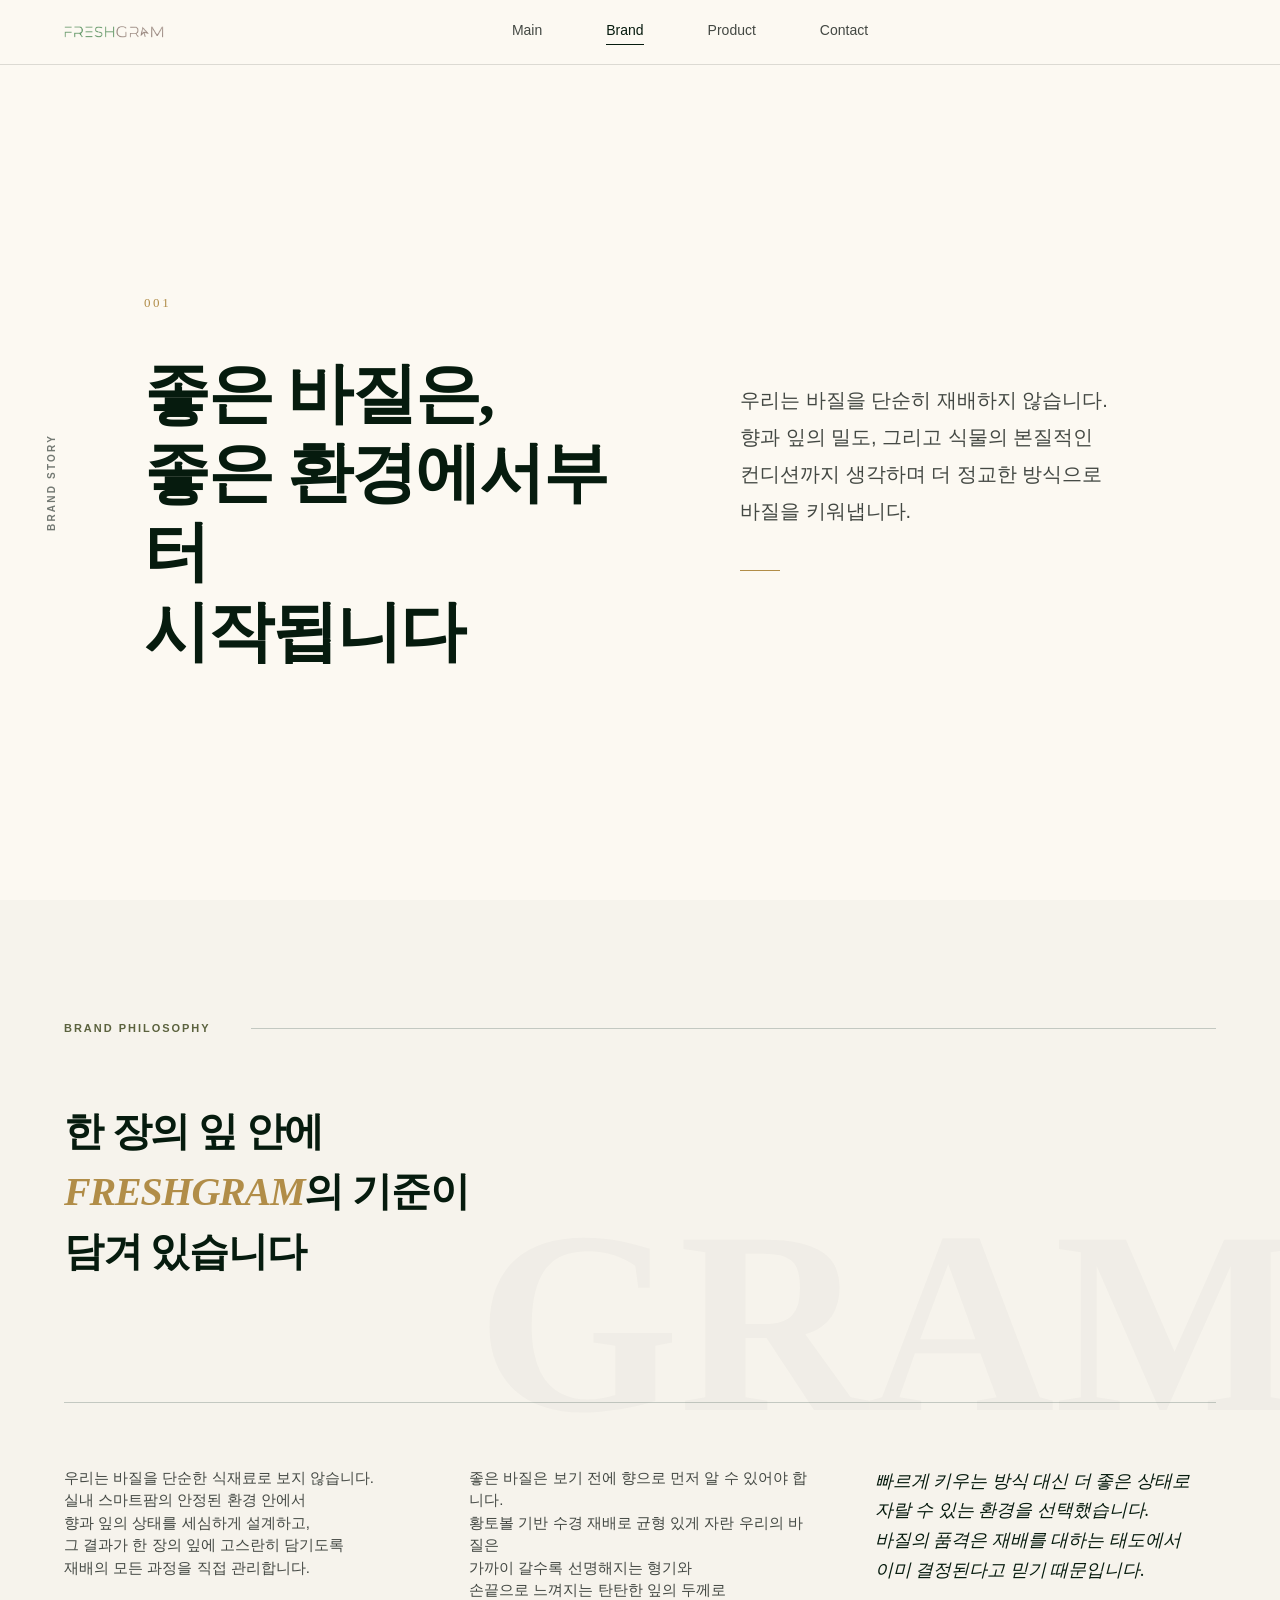
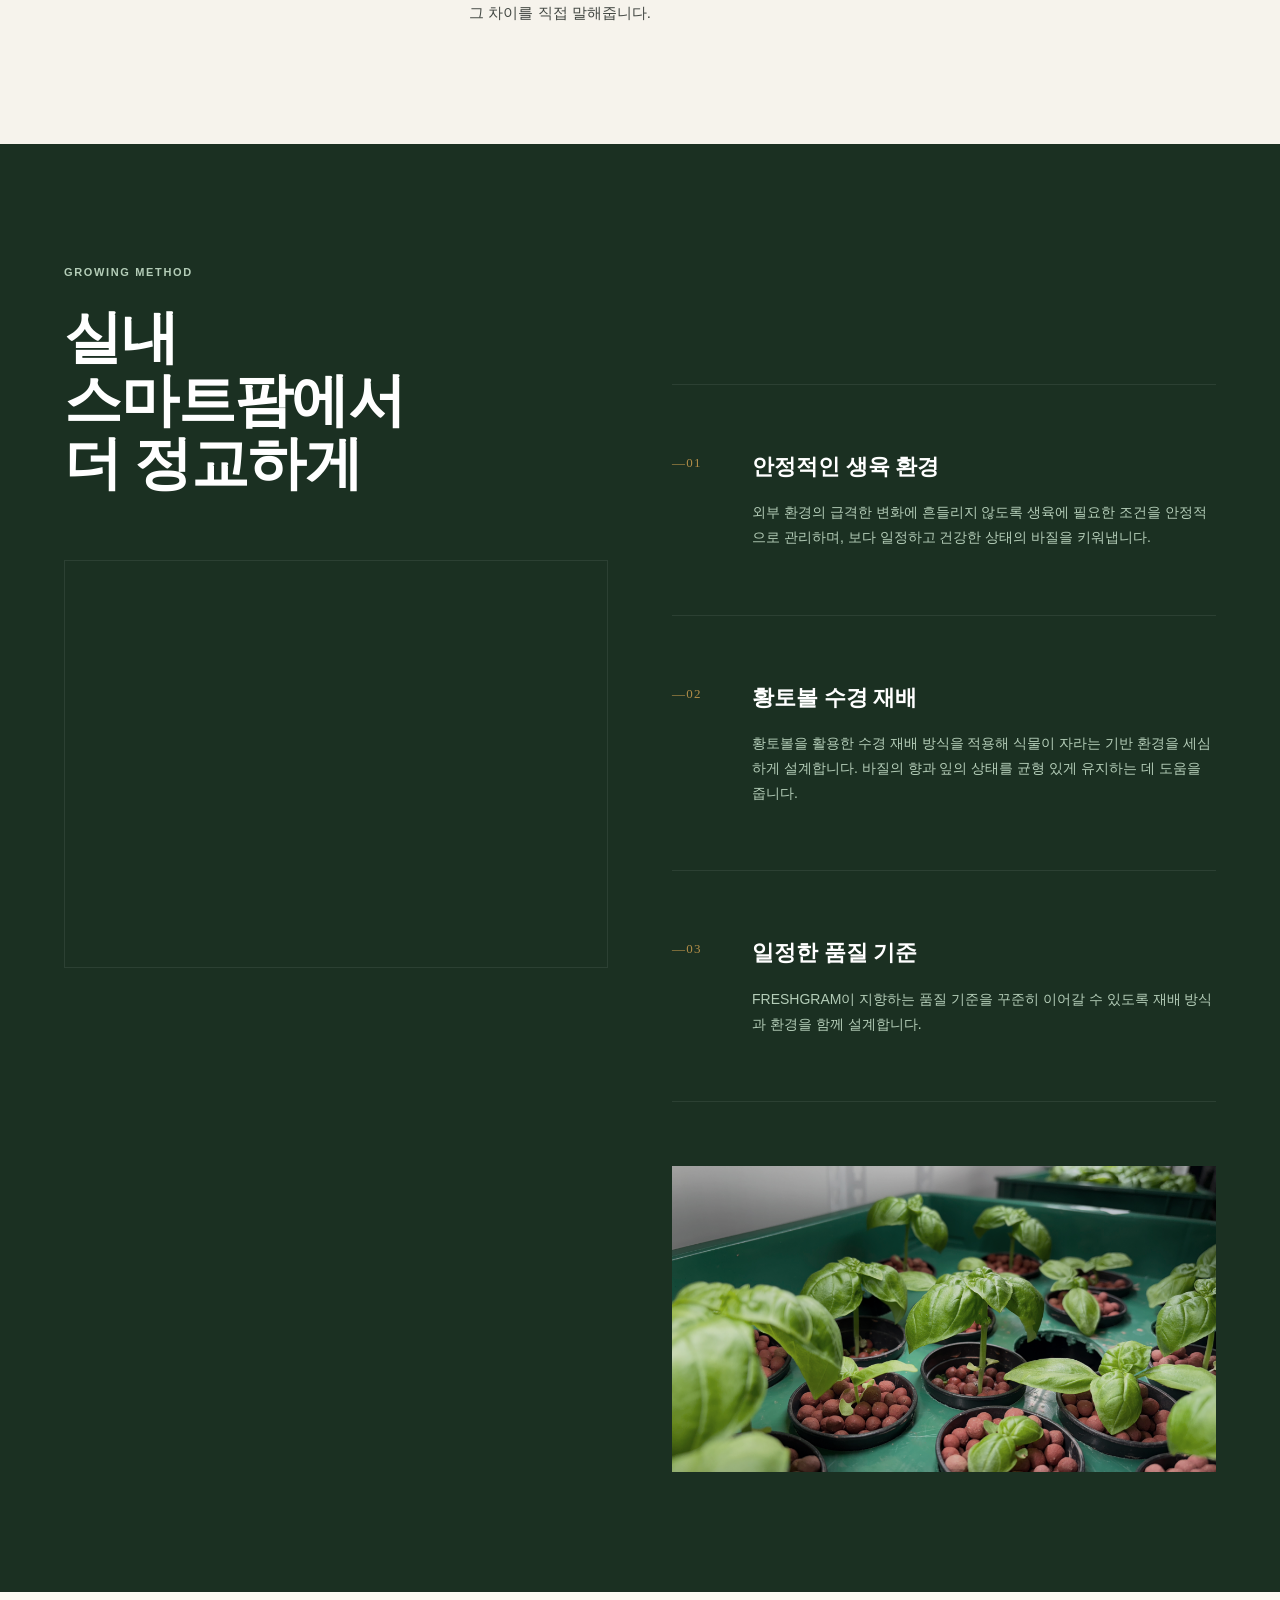
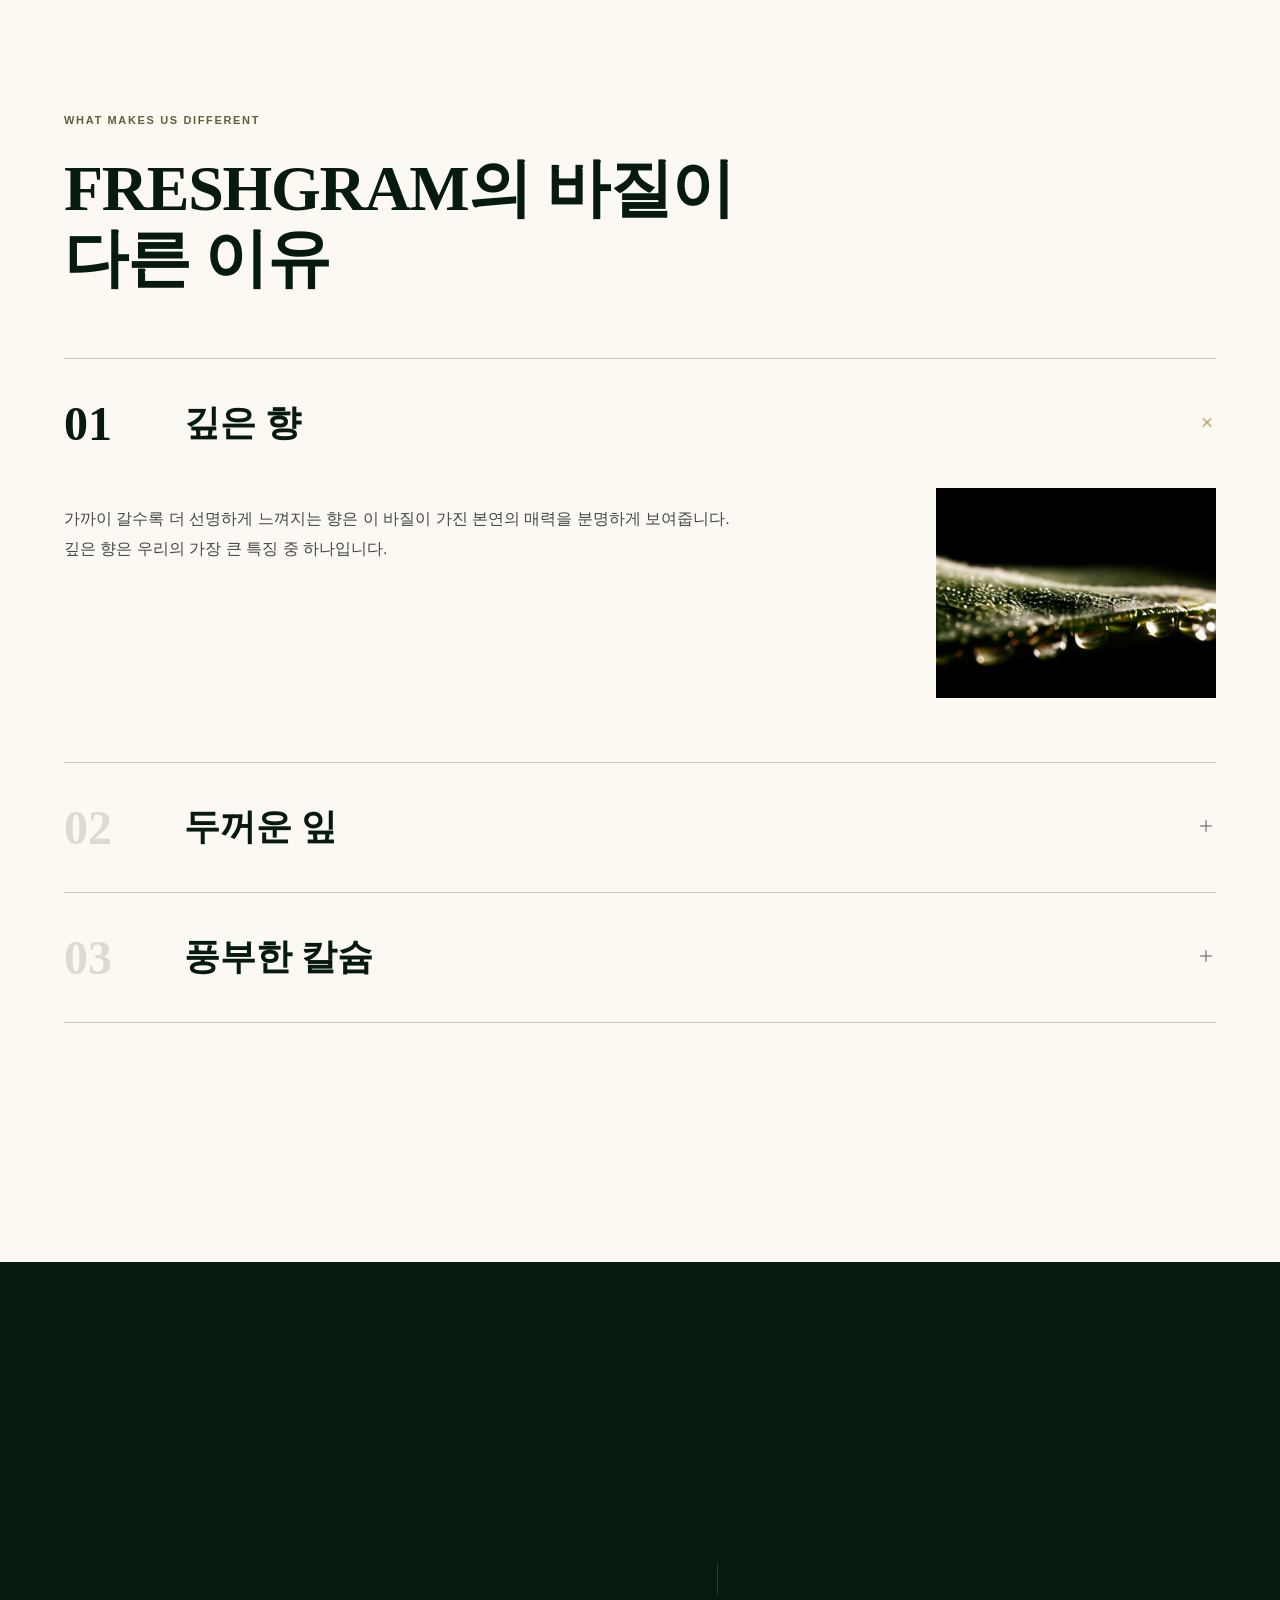
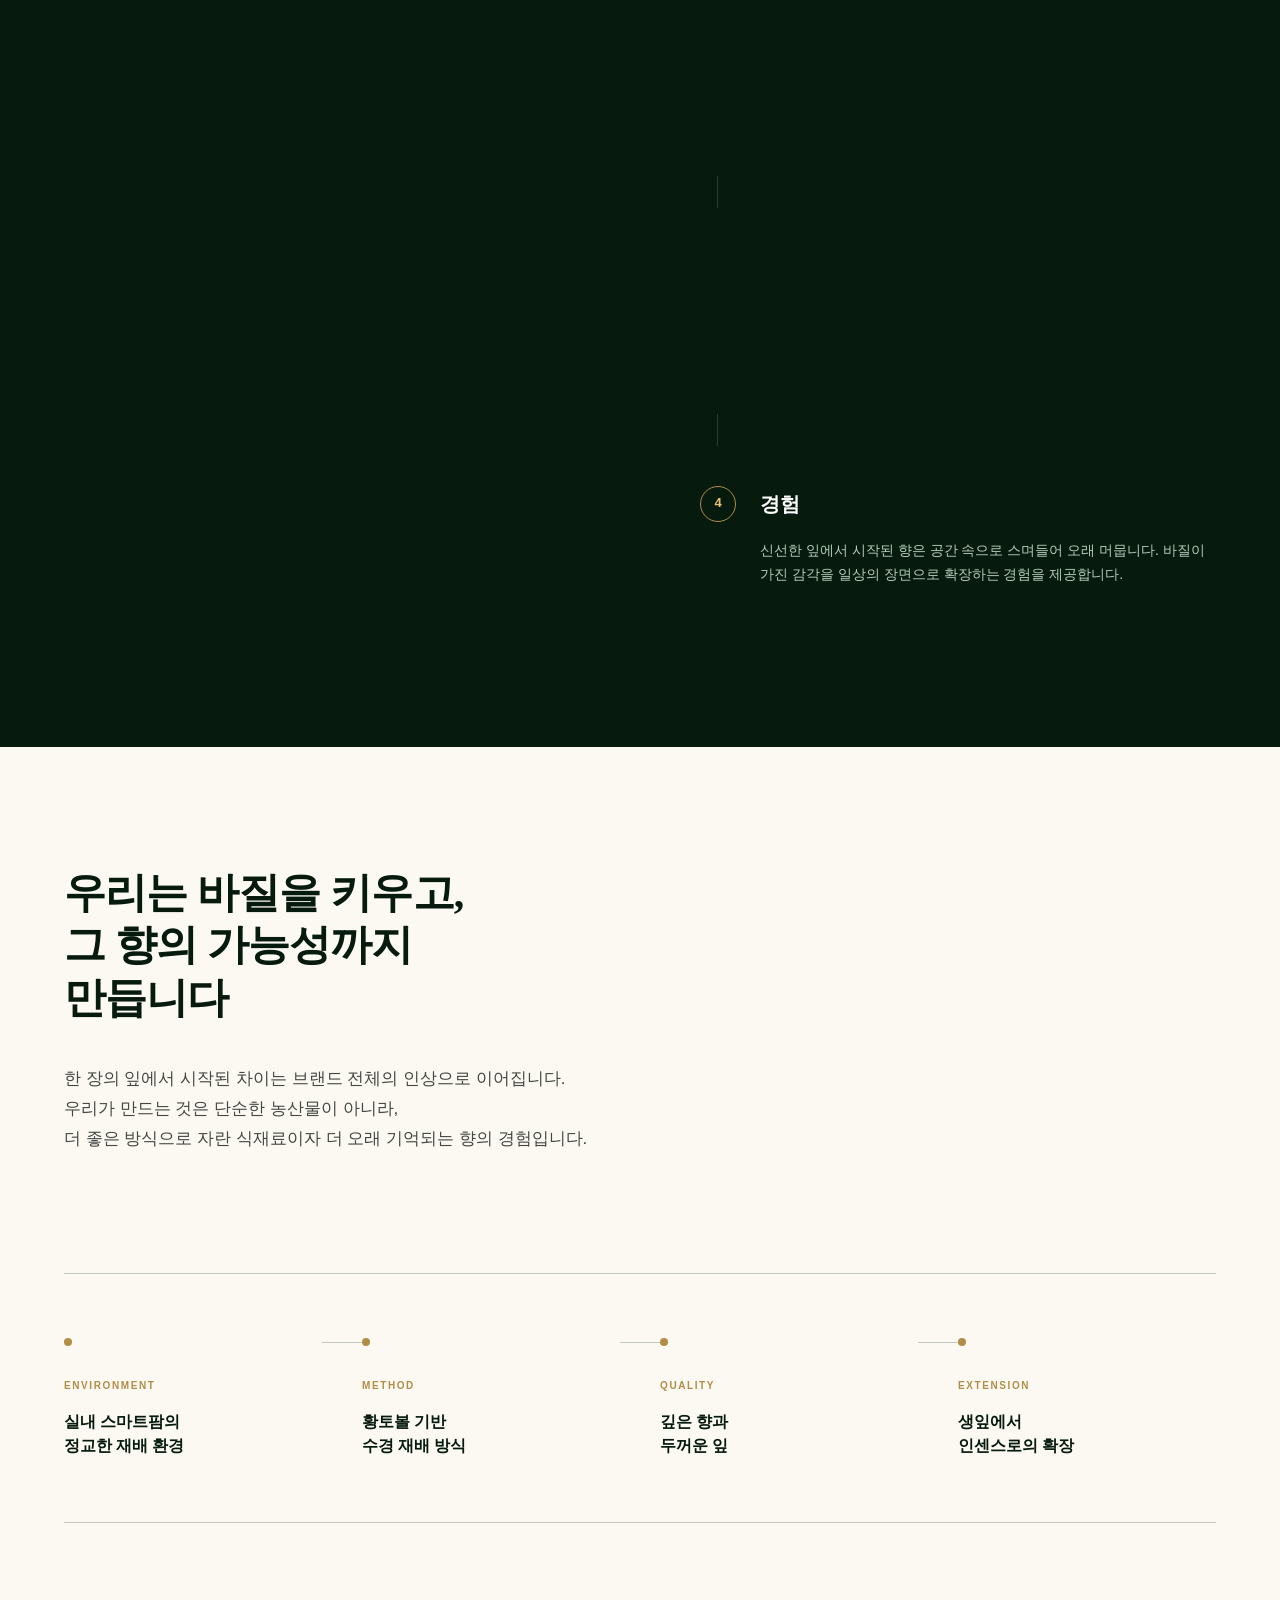
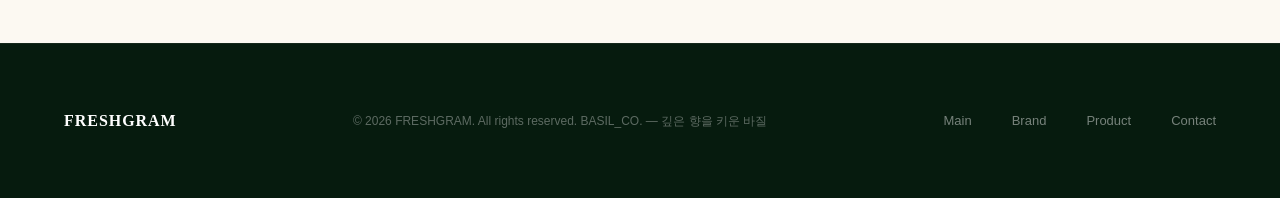
==== commit 4878ed06: "Update brand.html" ====
--- a/brand.html
+++ b/brand.html
@@ -3,7 +3,7 @@
 <head>
   <meta charset="UTF-8" />
   <meta name="viewport" content="width=device-width, initial-scale=1.0" />
-  <title>VERDANT AROMATICS — Brand</title>
+  <title>Freshgram</title>
   <link rel="stylesheet" href="css/style.css" />
   <link rel="stylesheet" href="css/brand_style.css" />
 </head>
@@ -285,7 +285,7 @@
               </p>
               <!-- 📁 images/diff-scent.jpg -->
               <div class="bd__panel-img">
-                <img src="images/brand/farm.jpeg" alt="깊은 향"
+                <img src="images/basil_leaf2.png" alt="깊은 향"
                      loading="lazy" onerror="this.style.display='none'" />
               </div>
             </div>
@@ -310,7 +310,7 @@
                 우리가 추구하는 재배 품질의 결과입니다.
               </p>
               <div class="bd__panel-img">
-                <img src="images/brand/farm.jpeg" alt="두꺼운 잎"
+                <img src="images/basil_leaf3.png" alt="두꺼운 잎"
                      loading="lazy" onerror="this.style.display='none'" />
               </div>
             </div>
@@ -335,7 +335,7 @@
                 재배 환경과 방식, 품질 기준이 함께 만들어낸 결과입니다.
               </p>
               <div class="bd__panel-img">
-                <img src="images/brand/farm.jpeg" alt="풍부한 칼슘"
+                <img src="images/brand/basil.png" alt="풍부한 칼슘"
                      loading="lazy" onerror="this.style.display='none'" />
               </div>
             </div>
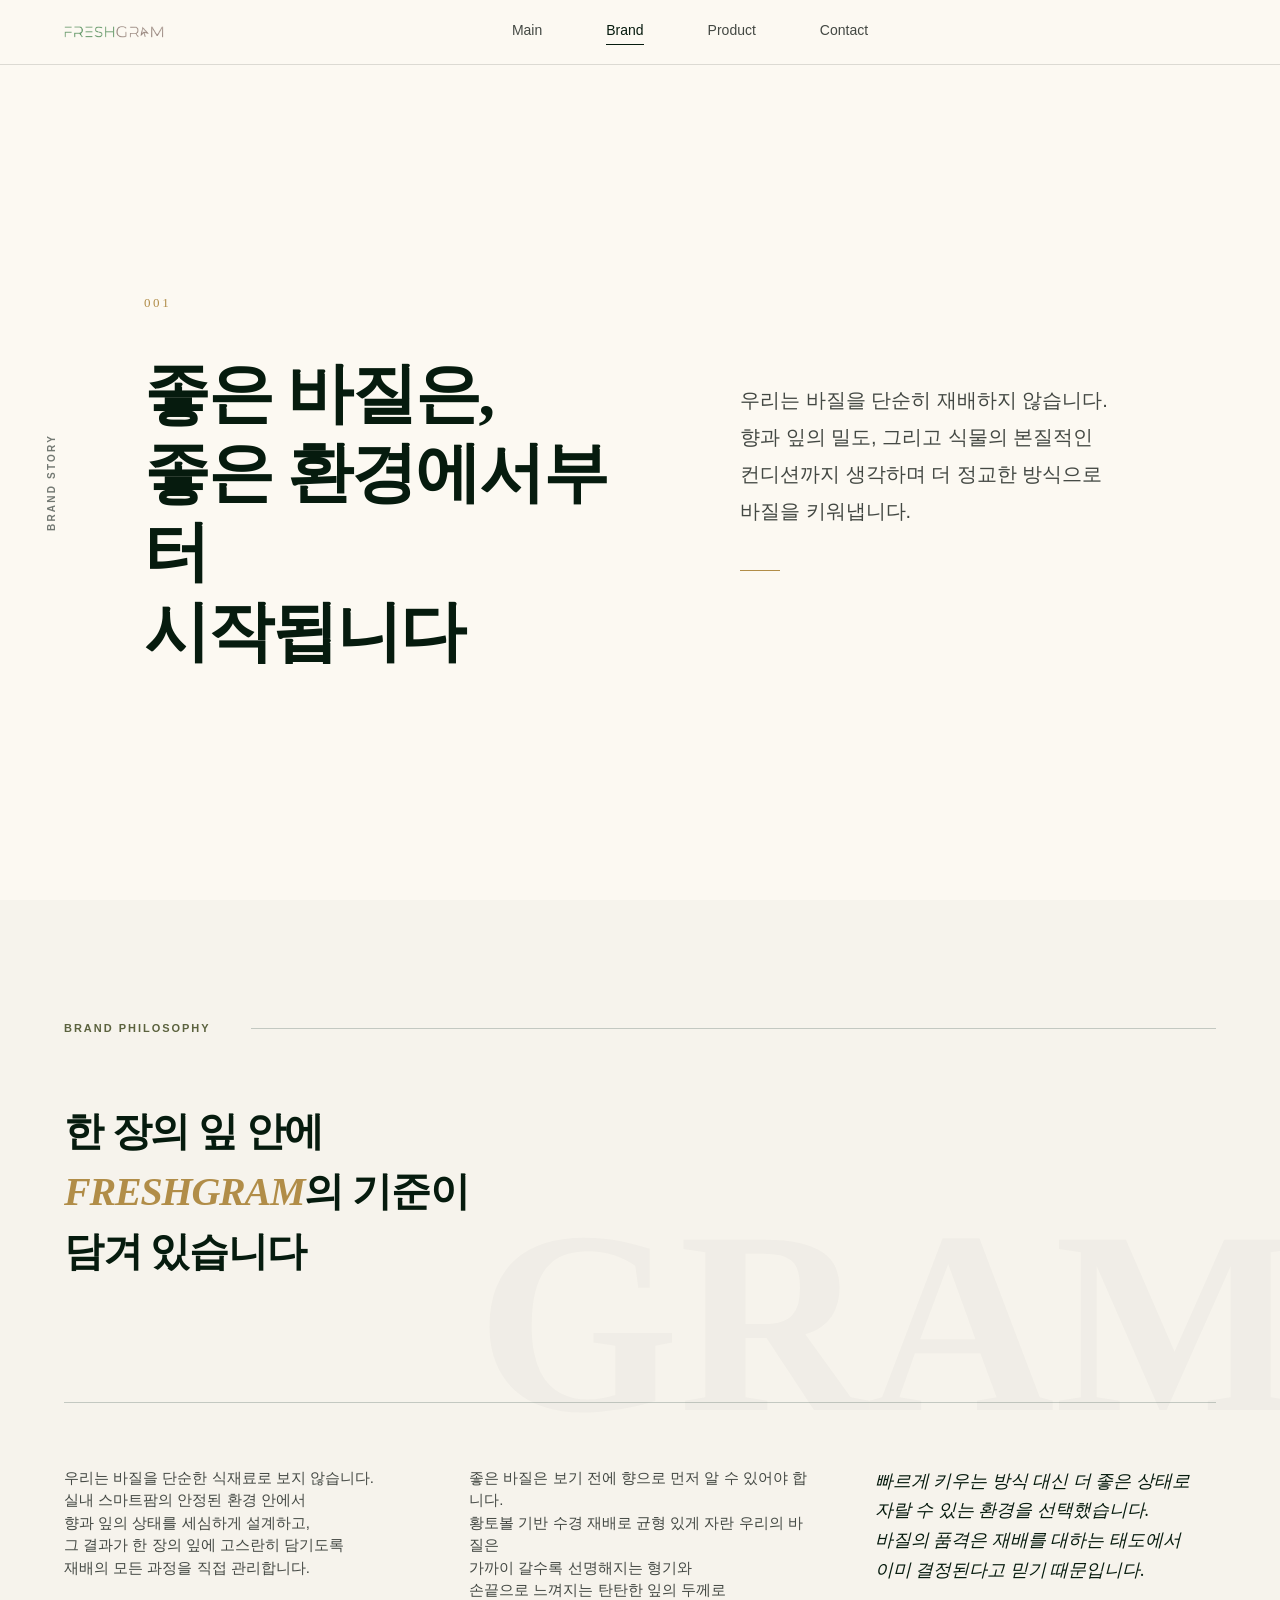
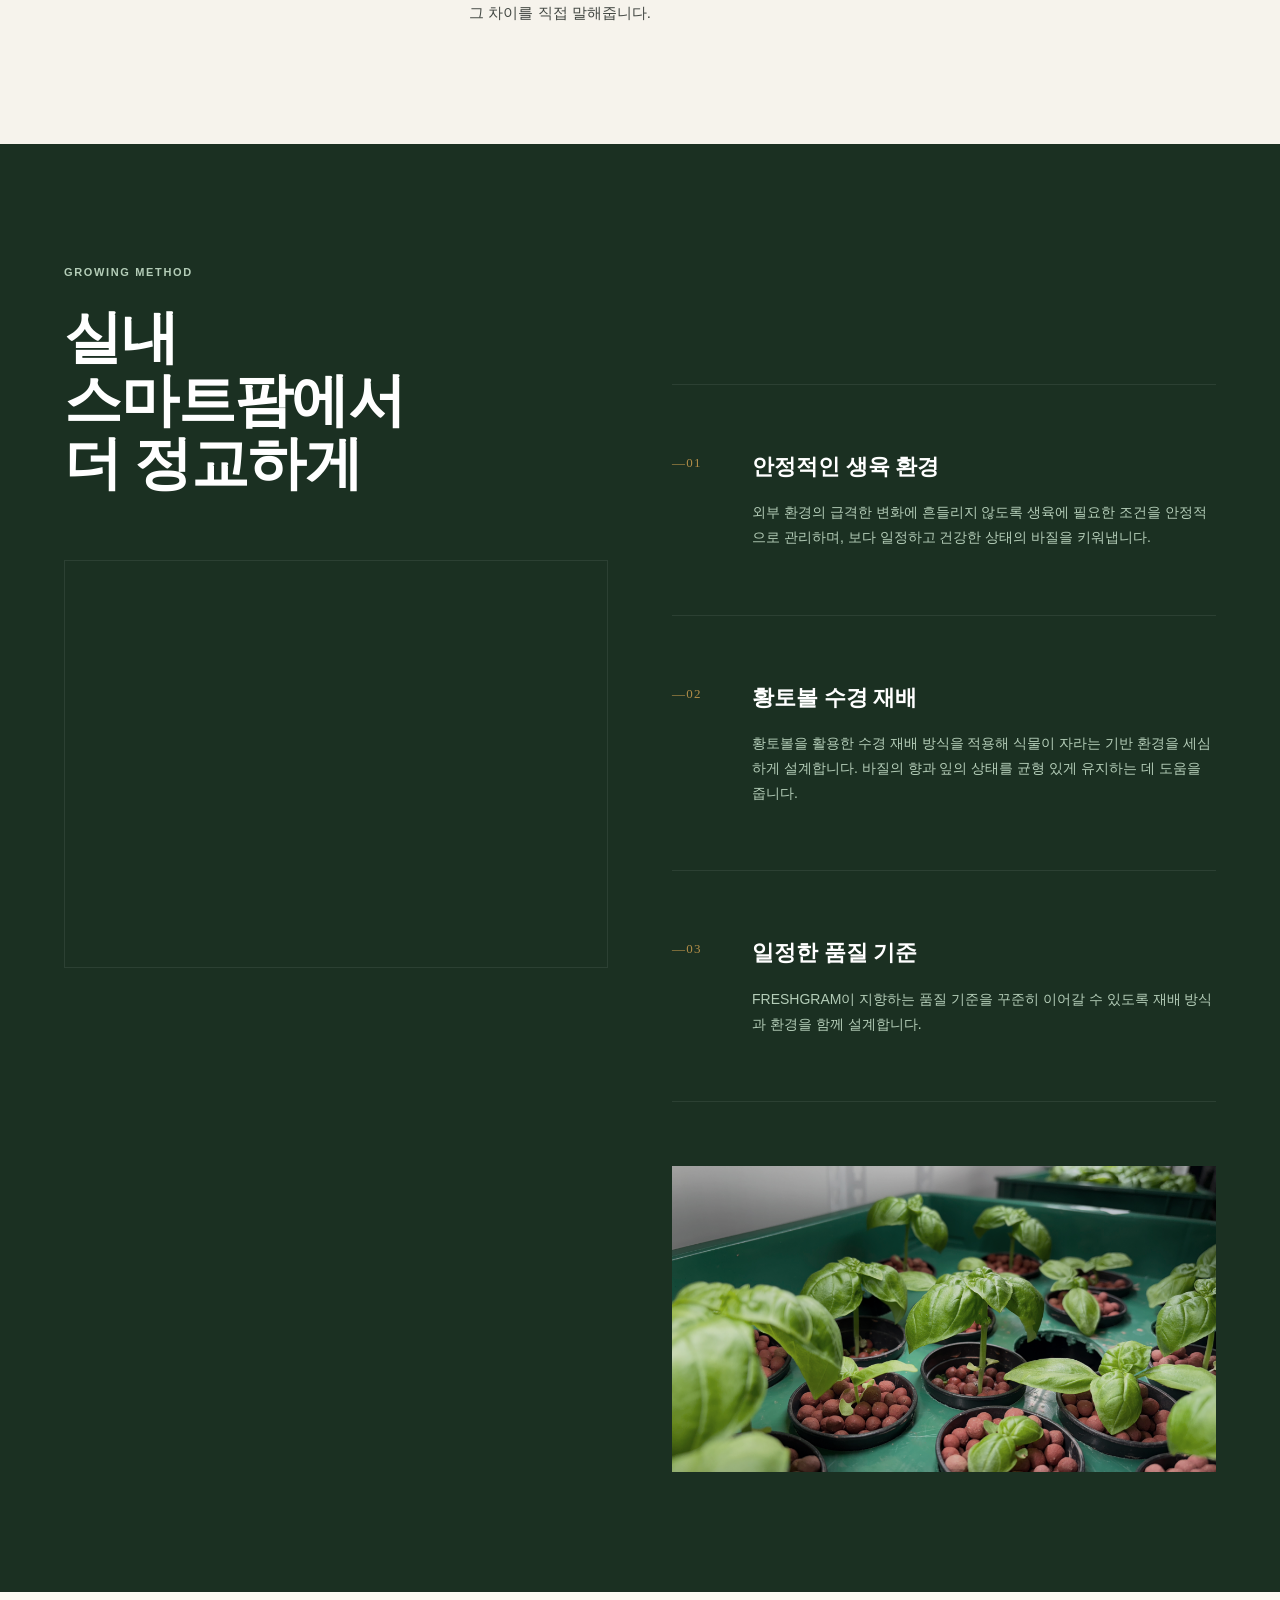
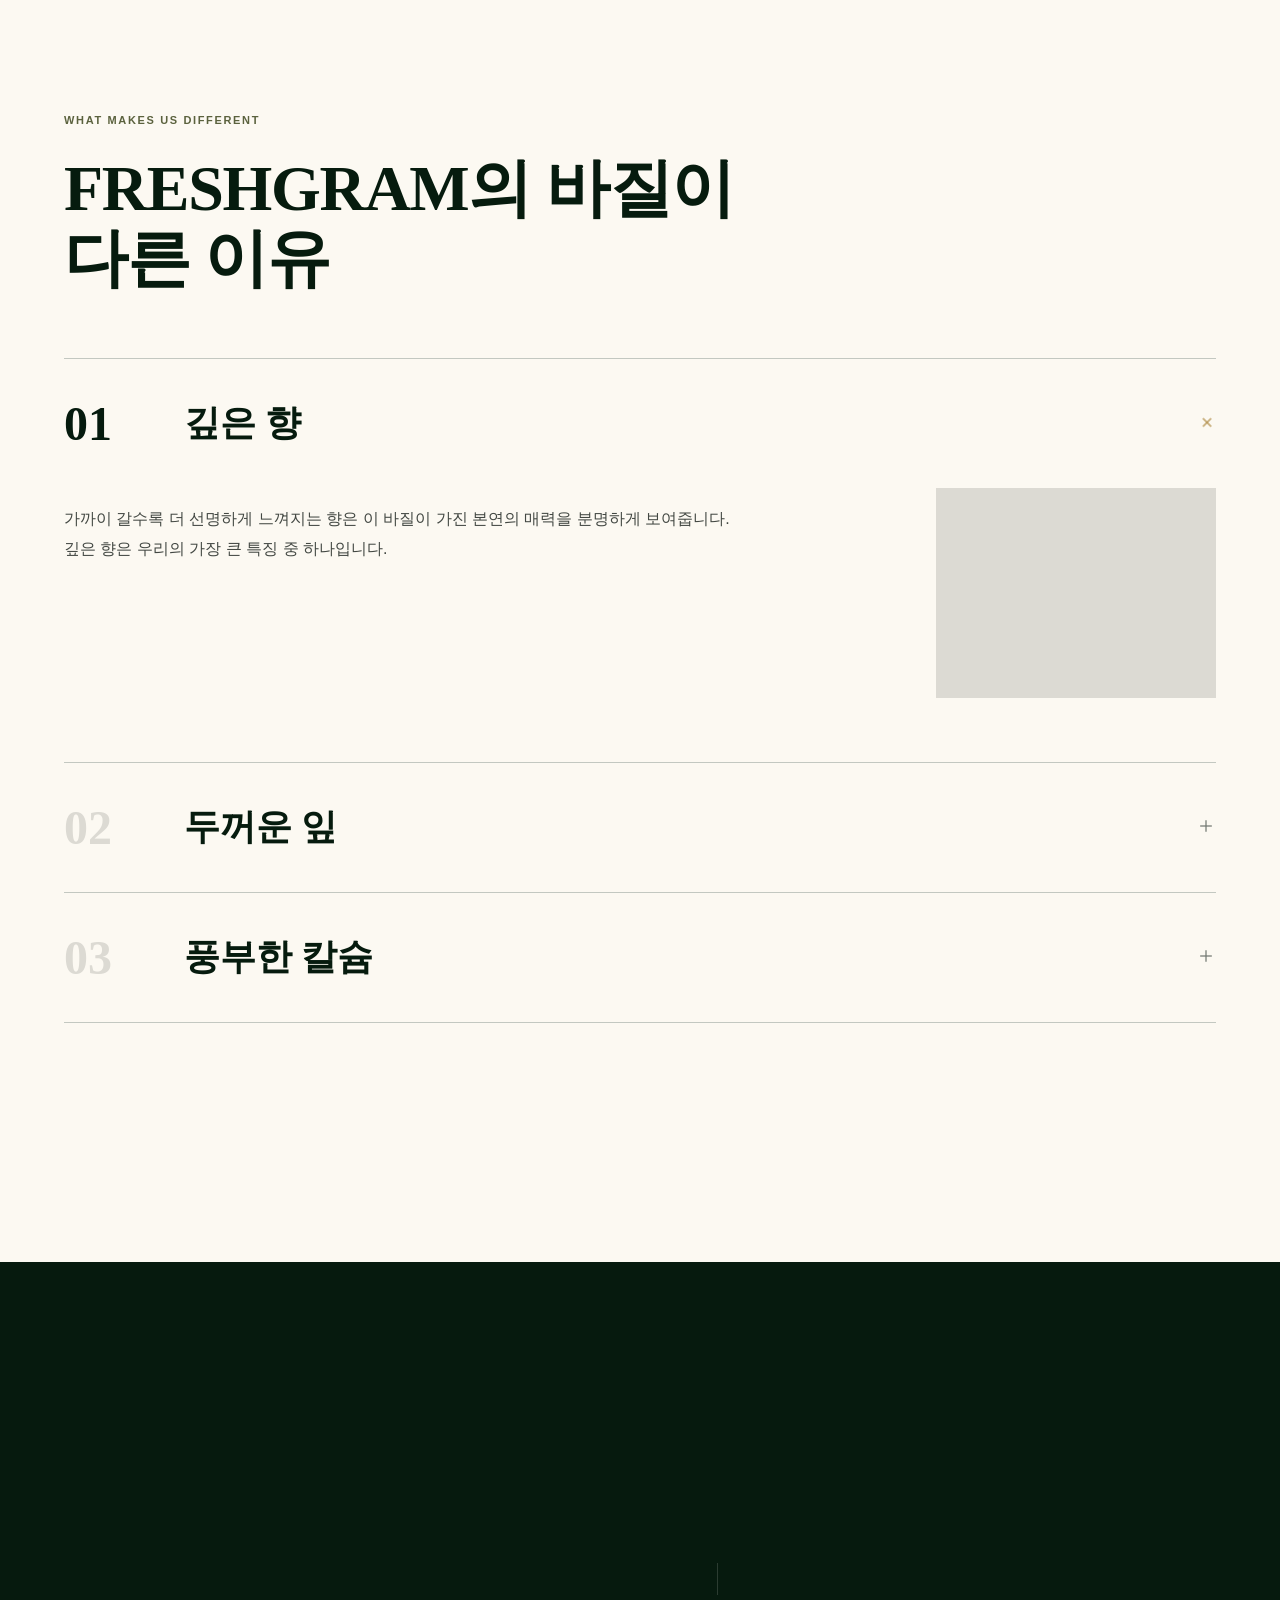
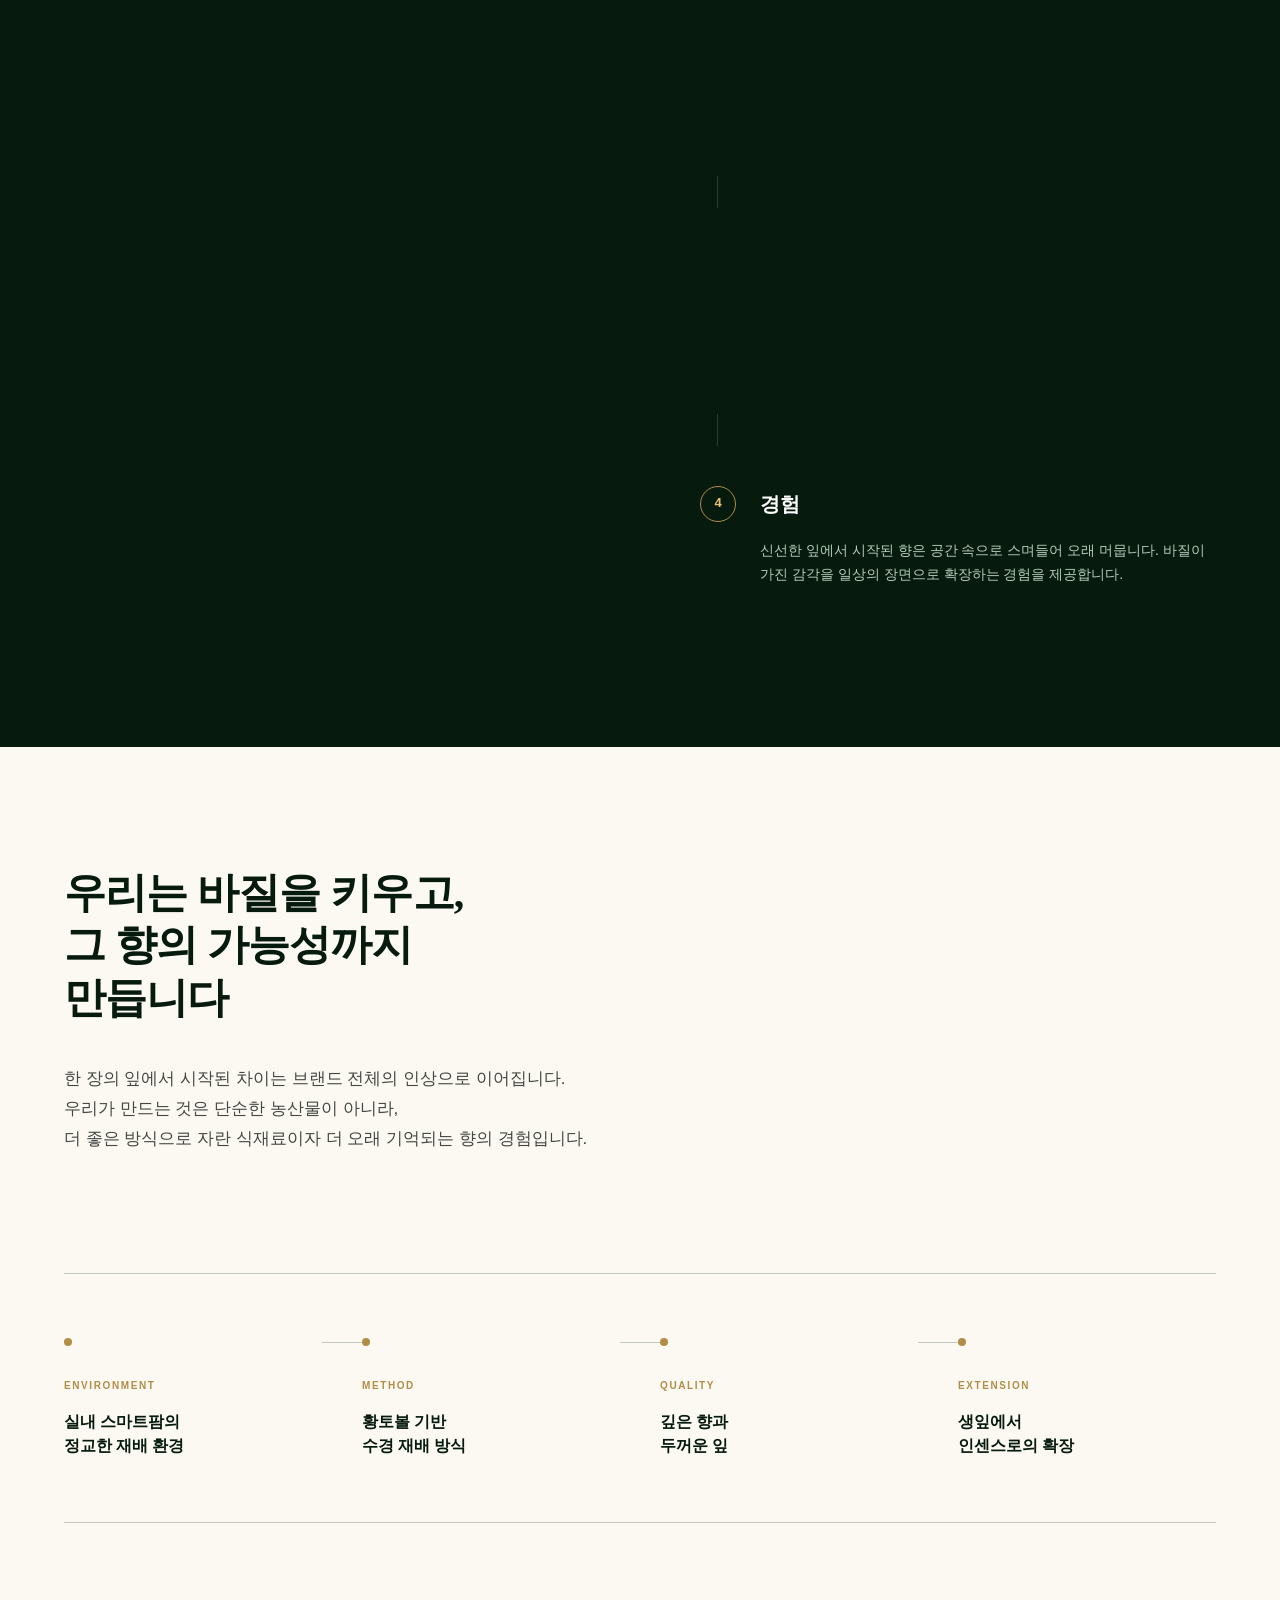
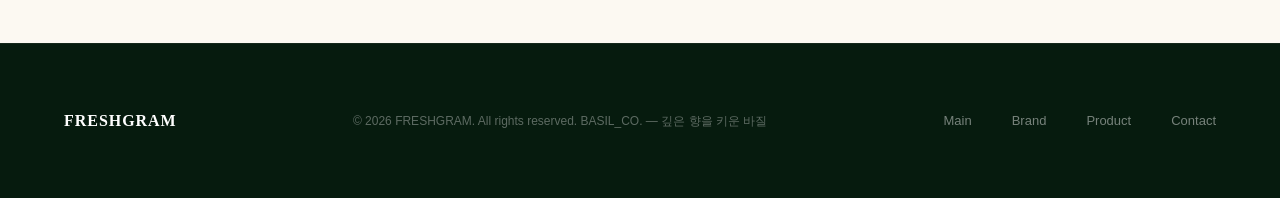
==== commit 4fa4cf3b: "Update brand.html" ====
--- a/brand.html
+++ b/brand.html
@@ -285,7 +285,7 @@
               </p>
               <!-- 📁 images/diff-scent.jpg -->
               <div class="bd__panel-img">
-                <img src="images/basil_leaf2.png" alt="깊은 향"
+                <img src="images/basil_leaf.png" alt="깊은 향"
                      loading="lazy" onerror="this.style.display='none'" />
               </div>
             </div>
@@ -310,7 +310,7 @@
                 우리가 추구하는 재배 품질의 결과입니다.
               </p>
               <div class="bd__panel-img">
-                <img src="images/basil_leaf3.png" alt="두꺼운 잎"
+                <img src="images/basil_leaf2.png" alt="두꺼운 잎"
                      loading="lazy" onerror="this.style.display='none'" />
               </div>
             </div>
@@ -335,7 +335,7 @@
                 재배 환경과 방식, 품질 기준이 함께 만들어낸 결과입니다.
               </p>
               <div class="bd__panel-img">
-                <img src="images/brand/basil.png" alt="풍부한 칼슘"
+                <img src="images/basil.png" alt="풍부한 칼슘"
                      loading="lazy" onerror="this.style.display='none'" />
               </div>
             </div>
